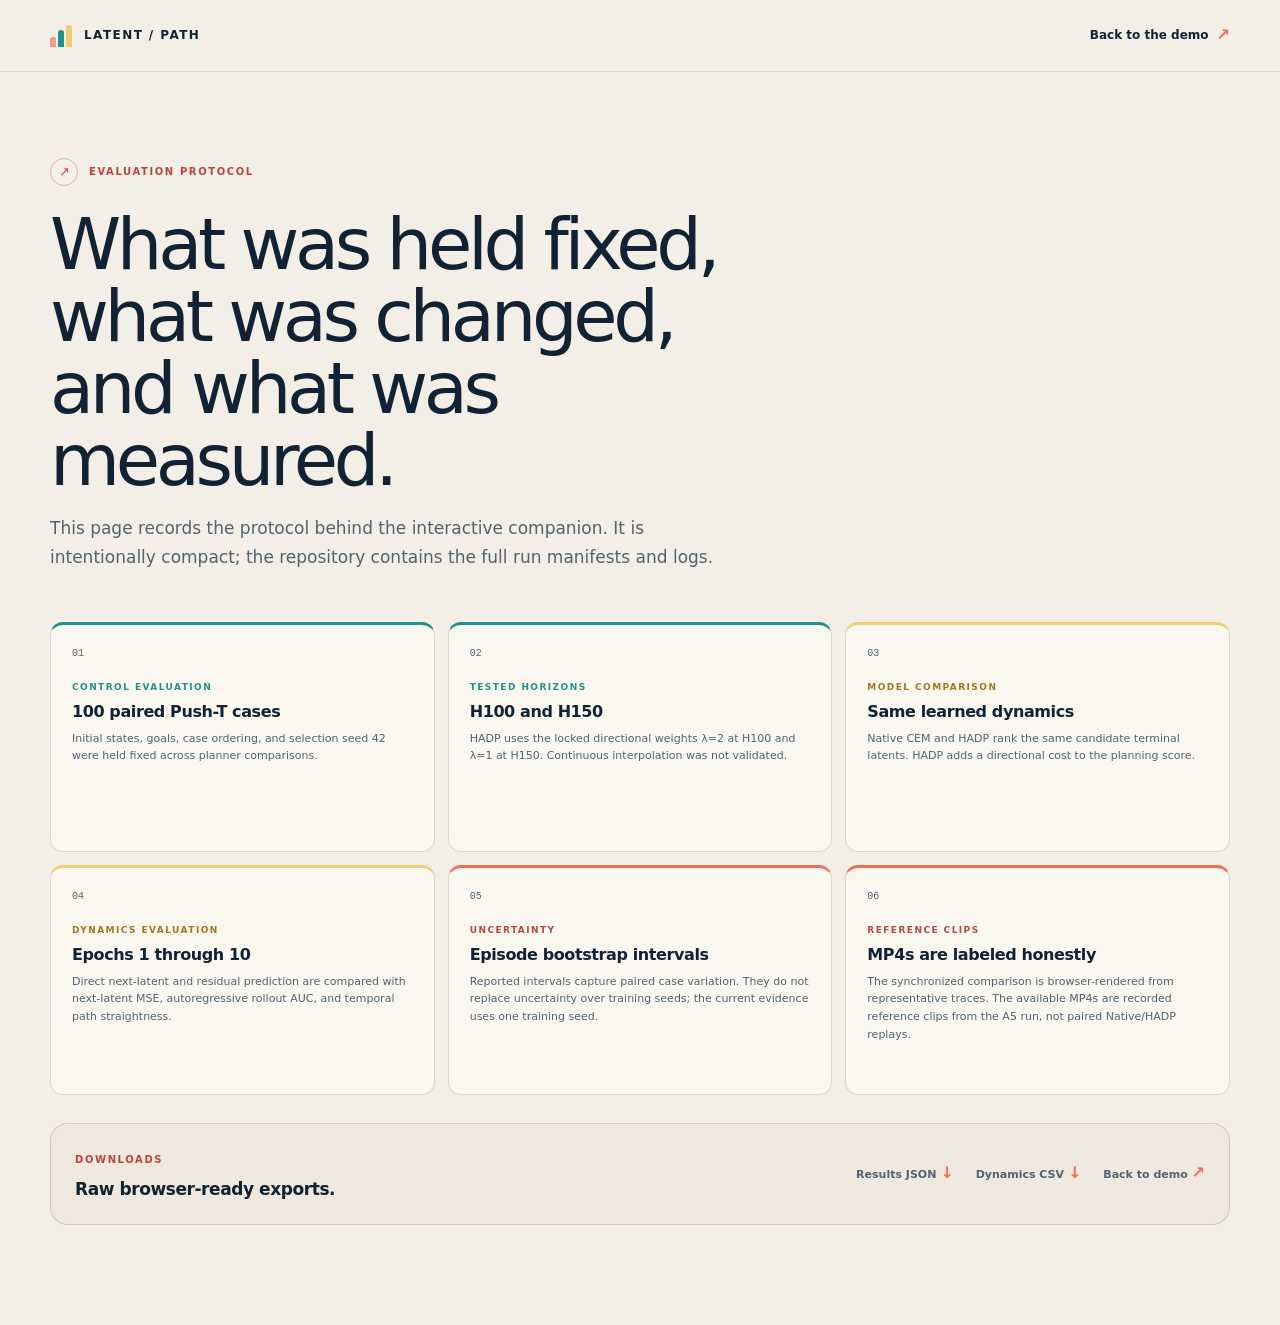
==== protocol.html @ bf14c664 "Build interactive Push-T research demo" ====
<!doctype html>
<html lang="en">
  <head>
    <meta charset="UTF-8" />
    <meta name="viewport" content="width=device-width, initial-scale=1.0" />
    <title>Evaluation protocol · latent / path</title>
    <link rel="stylesheet" href="./styles.css" />
  </head>
  <body>
    <header class="site-nav">
      <a class="brand" href="./index.html"><span class="brand-mark" aria-hidden="true"><i></i><i></i><i></i></span><span>latent / path</span></a>
      <a class="nav-cta" href="./index.html">Back to the demo <span aria-hidden="true">↗</span></a>
    </header>
    <main class="section-shell" style="padding-top: 86px; padding-bottom: 100px;">
      <p class="section-kicker"><span>↗</span> Evaluation protocol</p>
      <h1 style="max-width: 760px; margin: 22px 0 18px; font-size: clamp(42px, 6vw, 72px); font-weight: 500; letter-spacing: -0.06em; line-height: 1;">What was held fixed, what was changed, and what was measured.</h1>
      <p style="max-width: 680px; color: var(--ink-soft); font-size: 17px; line-height: 1.7;">This page records the protocol behind the interactive companion. It is intentionally compact; the repository contains the full run manifests and logs.</p>

      <div class="evidence-map" style="margin-top: 50px;">
        <article class="finding-card finding-positive"><span class="finding-index">01</span><span class="finding-state">control evaluation</span><h3>100 paired Push-T cases</h3><p>Initial states, goals, case ordering, and selection seed 42 were held fixed across planner comparisons.</p></article>
        <article class="finding-card finding-positive"><span class="finding-index">02</span><span class="finding-state">tested horizons</span><h3>H100 and H150</h3><p>HADP uses the locked directional weights λ=2 at H100 and λ=1 at H150. Continuous interpolation was not validated.</p></article>
        <article class="finding-card finding-neutral"><span class="finding-index">03</span><span class="finding-state">model comparison</span><h3>Same learned dynamics</h3><p>Native CEM and HADP rank the same candidate terminal latents. HADP adds a directional cost to the planning score.</p></article>
        <article class="finding-card finding-neutral"><span class="finding-index">04</span><span class="finding-state">dynamics evaluation</span><h3>Epochs 1 through 10</h3><p>Direct next-latent and residual prediction are compared with next-latent MSE, autoregressive rollout AUC, and temporal path straightness.</p></article>
        <article class="finding-card finding-boundary"><span class="finding-index">05</span><span class="finding-state">uncertainty</span><h3>Episode bootstrap intervals</h3><p>Reported intervals capture paired case variation. They do not replace uncertainty over training seeds; the current evidence uses one training seed.</p></article>
        <article class="finding-card finding-boundary"><span class="finding-index">06</span><span class="finding-state">reference clips</span><h3>MP4s are labeled honestly</h3><p>The synchronized comparison is browser-rendered from representative traces. The available MP4s are recorded reference clips from the A5 run, not paired Native/HADP replays.</p></article>
      </div>

      <div class="resource-row panel" style="margin-top: 28px;">
        <div><span class="mono-label">DOWNLOADS</span><h3>Raw browser-ready exports.</h3></div>
        <div class="resource-links"><a href="./data/results.json" download>Results JSON <span>↓</span></a><a href="./data/training-dynamics.csv" download>Dynamics CSV <span>↓</span></a><a href="./index.html">Back to demo <span>↗</span></a></div>
      </div>
    </main>
  </body>
</html>
---- styles.css ----
:root {
  --paper: #f3efe6;
  --paper-deep: #e8e1d4;
  --ink: #112234;
  --ink-soft: #526272;
  --navy: #0d1826;
  --navy-2: #172b3e;
  --navy-3: #203b50;
  --line: rgba(17, 34, 52, 0.15);
  --line-light: rgba(243, 239, 230, 0.18);
  --cyan: #67d6c9;
  --cyan-deep: #1c938c;
  --coral: #f26a53;
  --coral-deep: #b7473c;
  --yellow: #f0ce70;
  --white: #fffdf8;
  --serif: Georgia, "Times New Roman", serif;
  --sans: Inter, ui-sans-serif, system-ui, -apple-system, BlinkMacSystemFont, "Segoe UI", sans-serif;
  --mono: "SFMono-Regular", Consolas, "Liberation Mono", monospace;
  --shadow: 0 18px 60px rgba(17, 34, 52, 0.08);
  --radius: 18px;
}

* {
  box-sizing: border-box;
}

html {
  scroll-behavior: smooth;
}

body {
  margin: 0;
  color: var(--ink);
  background: var(--paper);
  font-family: var(--sans);
  font-size: 16px;
  line-height: 1.55;
  overflow-x: hidden;
}

body::selection {
  color: var(--paper);
  background: var(--coral);
}

a {
  color: inherit;
  text-decoration: none;
}

button,
select,
input {
  font: inherit;
}

button {
  color: inherit;
}

.noise {
  position: fixed;
  z-index: 50;
  inset: 0;
  pointer-events: none;
  opacity: 0.035;
  background-image: url("data:image/svg+xml,%3Csvg viewBox='0 0 160 160' xmlns='http://www.w3.org/2000/svg'%3E%3Cfilter id='n'%3E%3CfeTurbulence type='fractalNoise' baseFrequency='.95' numOctaves='3' stitchTiles='stitch'/%3E%3C/filter%3E%3Crect width='100%25' height='100%25' filter='url(%23n)' opacity='.55'/%3E%3C/svg%3E");
  mix-blend-mode: multiply;
}

.sr-only {
  position: absolute;
  width: 1px;
  height: 1px;
  padding: 0;
  margin: -1px;
  overflow: hidden;
  clip: rect(0, 0, 0, 0);
  white-space: nowrap;
  border: 0;
}

.site-nav {
  position: sticky;
  z-index: 30;
  top: 0;
  display: flex;
  align-items: center;
  justify-content: space-between;
  width: 100%;
  min-height: 72px;
  padding: 0 max(20px, calc((100vw - 1180px) / 2));
  border-bottom: 1px solid rgba(17, 34, 52, 0.09);
  background: rgba(243, 239, 230, 0.9);
  backdrop-filter: blur(18px);
}

.brand {
  display: inline-flex;
  align-items: center;
  gap: 10px;
  color: var(--ink);
  font-size: 12px;
  font-weight: 800;
  letter-spacing: 0.12em;
  text-transform: uppercase;
}

.brand-mark {
  display: inline-flex;
  align-items: end;
  gap: 2px;
  width: 24px;
  height: 22px;
}

.brand-mark i {
  display: block;
  width: 6px;
  border-radius: 10px 10px 2px 2px;
  background: var(--coral);
}

.brand-mark i:nth-child(1) { height: 10px; opacity: 0.65; }
.brand-mark i:nth-child(2) { height: 17px; background: var(--cyan-deep); }
.brand-mark i:nth-child(3) { height: 22px; background: var(--yellow); }

.nav-links {
  display: flex;
  align-items: center;
  gap: 28px;
  color: var(--ink-soft);
  font-size: 13px;
  font-weight: 700;
}

.nav-links a,
.nav-cta,
.resource-links a,
.site-footer a {
  transition: color 180ms ease, transform 180ms ease;
}

.nav-links a:hover,
.resource-links a:hover,
.site-footer a:hover {
  color: var(--coral-deep);
}

.nav-cta {
  display: inline-flex;
  align-items: center;
  gap: 8px;
  color: var(--ink);
  font-size: 12px;
  font-weight: 800;
}

.nav-cta span,
.resource-links a span {
  color: var(--coral);
  font-size: 16px;
}

.section-shell {
  width: min(1180px, calc(100% - 40px));
  margin: 0 auto;
}

.hero {
  display: grid;
  grid-template-columns: minmax(0, 0.94fr) minmax(440px, 1.06fr);
  gap: clamp(42px, 7vw, 104px);
  align-items: center;
  min-height: 670px;
  padding-top: 76px;
  padding-bottom: 70px;
}

.eyebrow,
.section-kicker,
.control-label,
.micro-label,
.mono-label,
.finding-state,
.case-label {
  margin: 0;
  color: var(--ink-soft);
  font-size: 10px;
  font-weight: 800;
  letter-spacing: 0.16em;
  line-height: 1.4;
  text-transform: uppercase;
}

.eyebrow {
  display: inline-flex;
  align-items: center;
  gap: 9px;
  color: var(--coral-deep);
}

.eyebrow-dot,
.tiny-status i,
.replay-note i,
.gallery-note i {
  display: inline-block;
  width: 7px;
  height: 7px;
  border-radius: 50%;
  background: var(--coral);
  box-shadow: 0 0 0 4px rgba(242, 106, 83, 0.12);
}

.hero h1 {
  max-width: 690px;
  margin: 20px 0 24px;
  color: var(--ink);
  font-size: clamp(45px, 6vw, 80px);
  font-weight: 500;
  letter-spacing: -0.065em;
  line-height: 0.98;
}

.hero h1 em {
  color: var(--coral-deep);
  font-family: var(--serif);
  font-weight: 400;
  letter-spacing: -0.07em;
}

.hero-lede {
  max-width: 580px;
  margin: 0;
  color: var(--ink-soft);
  font-size: 17px;
  line-height: 1.65;
}

.hero-actions {
  display: flex;
  flex-wrap: wrap;
  gap: 12px;
  margin-top: 32px;
}

.button {
  display: inline-flex;
  align-items: center;
  justify-content: center;
  gap: 10px;
  min-height: 46px;
  padding: 0 18px;
  border: 1px solid transparent;
  border-radius: 999px;
  cursor: pointer;
  font-size: 12px;
  font-weight: 800;
  transition: transform 180ms ease, box-shadow 180ms ease, background 180ms ease;
}

.button:hover {
  transform: translateY(-2px);
}

.button-primary {
  color: var(--white);
  background: var(--coral-deep);
  box-shadow: 0 12px 24px rgba(183, 71, 60, 0.18);
}

.button-primary span,
.button-dark-wide span {
  font-size: 16px;
}

.button-quiet {
  border-color: var(--line);
  color: var(--ink);
  background: rgba(255, 253, 248, 0.42);
}

.hero-proof {
  display: flex;
  flex-wrap: wrap;
  gap: 22px;
  margin-top: 38px;
  color: var(--ink-soft);
  font-size: 11px;
}

.hero-proof span {
  display: inline-flex;
  align-items: baseline;
  gap: 5px;
  padding-right: 22px;
  border-right: 1px solid var(--line);
}

.hero-proof span:last-child {
  padding-right: 0;
  border-right: 0;
}

.hero-proof b {
  color: var(--ink);
  font-size: 14px;
}

.panel,
.panel-dark {
  border: 1px solid var(--line);
  border-radius: var(--radius);
  background: rgba(255, 253, 248, 0.7);
  box-shadow: var(--shadow);
}

.panel-dark {
  border-color: rgba(255, 255, 255, 0.08);
  background: var(--navy);
  box-shadow: 0 28px 80px rgba(13, 24, 38, 0.25);
}

.hero-visual {
  position: relative;
  min-height: 450px;
  padding: 22px 22px 0;
  overflow: hidden;
}

.hero-visual::before,
.hero-visual::after {
  position: absolute;
  z-index: 0;
  width: 240px;
  height: 240px;
  border-radius: 50%;
  content: "";
  filter: blur(12px);
  opacity: 0.16;
}

.hero-visual::before {
  top: -110px;
  right: -55px;
  background: var(--coral);
}

.hero-visual::after {
  bottom: -130px;
  left: -80px;
  background: var(--cyan);
}

.hero-visual-topline,
.hero-visual-footer {
  position: relative;
  z-index: 1;
  display: flex;
  align-items: center;
  justify-content: space-between;
}

.hero-visual .mono-label,
.hero-visual .micro-label {
  color: rgba(243, 239, 230, 0.55);
}

.tiny-status,
.replay-note,
.gallery-note {
  display: inline-flex;
  align-items: center;
  gap: 8px;
  color: rgba(243, 239, 230, 0.62);
  font-size: 10px;
  font-weight: 700;
}

.tiny-status i {
  width: 5px;
  height: 5px;
  background: var(--cyan);
  box-shadow: 0 0 0 3px rgba(103, 214, 201, 0.12);
}

#hero-canvas {
  position: relative;
  z-index: 1;
  display: block;
  width: 100%;
  margin-top: 20px;
}

.hero-visual-footer {
  align-items: end;
  padding: 17px 0 23px;
  border-top: 1px solid rgba(243, 239, 230, 0.13);
}

.hero-visual-footer strong {
  display: block;
  margin-top: 4px;
  color: var(--white);
  font-size: 14px;
}

.hero-metric {
  text-align: right;
}

.hero-metric strong {
  margin: 0;
  color: var(--yellow);
  font-family: var(--serif);
  font-size: 30px;
  font-weight: 400;
}

.hero-metric span {
  display: block;
  color: rgba(243, 239, 230, 0.55);
  font-size: 10px;
}

.section-first,
.section-tint,
.evidence-section,
.gallery-section,
.boundaries-section {
  padding-top: 104px;
  padding-bottom: 104px;
}

.section-tint {
  width: 100%;
  max-width: none;
  padding-right: max(20px, calc((100vw - 1180px) / 2));
  padding-left: max(20px, calc((100vw - 1180px) / 2));
  background: var(--paper-deep);
}

.section-head {
  margin-bottom: 34px;
}

.section-head-wide {
  display: grid;
  grid-template-columns: minmax(0, 1.2fr) minmax(260px, 0.8fr);
  gap: 60px;
  align-items: end;
}

.section-kicker {
  display: flex;
  align-items: center;
  gap: 11px;
  color: var(--coral-deep);
}

.section-kicker span {
  display: inline-flex;
  align-items: center;
  justify-content: center;
  width: 28px;
  height: 28px;
  border: 1px solid rgba(183, 71, 60, 0.34);
  border-radius: 50%;
  font-family: var(--serif);
  font-size: 13px;
  font-weight: 400;
  letter-spacing: 0;
}

.section-head h2 {
  max-width: 760px;
  margin: 18px 0 0;
  color: var(--ink);
  font-size: clamp(31px, 4.3vw, 55px);
  font-weight: 500;
  letter-spacing: -0.06em;
  line-height: 1.01;
}

.section-intro {
  margin: 0 0 2px;
  color: var(--ink-soft);
  font-size: 14px;
  line-height: 1.7;
}

.rollout-panel {
  overflow: hidden;
}

.control-strip {
  display: flex;
  flex-wrap: wrap;
  gap: 28px;
  align-items: center;
  padding: 18px 22px;
  border-bottom: 1px solid var(--line);
  background: rgba(232, 225, 212, 0.36);
}

.control-block {
  display: flex;
  align-items: center;
  gap: 12px;
}

.control-label {
  color: var(--ink-soft);
  white-space: nowrap;
}

.segmented,
.toggle-group,
.filter-group {
  display: inline-flex;
  flex-wrap: wrap;
  gap: 3px;
  padding: 3px;
  border: 1px solid var(--line);
  border-radius: 999px;
  background: rgba(255, 253, 248, 0.7);
}

.segment,
.toggle-button,
.filter-button,
.locked-horizon {
  border: 0;
  border-radius: 999px;
  background: transparent;
  cursor: pointer;
  font-size: 11px;
  font-weight: 800;
  transition: color 160ms ease, background 160ms ease, box-shadow 160ms ease;
}

.segment,
.toggle-button {
  min-height: 31px;
  padding: 0 13px;
}

.segment.is-active,
.toggle-button.is-active,
.filter-button.is-active,
.locked-horizon.is-active {
  color: var(--white);
  background: var(--ink);
  box-shadow: 0 4px 12px rgba(17, 34, 52, 0.16);
}

.select-control {
  min-width: 220px;
  height: 35px;
  padding: 0 32px 0 12px;
  border: 1px solid var(--line);
  border-radius: 8px;
  color: var(--ink);
  outline: none;
  background-color: var(--white);
  font-size: 12px;
  font-weight: 700;
}

.select-control:focus,
input:focus-visible,
button:focus-visible,
a:focus-visible {
  outline: 2px solid var(--coral);
  outline-offset: 3px;
}

.case-count {
  display: inline-flex;
  align-items: center;
  gap: 9px;
  margin-left: auto;
  color: var(--ink-soft);
  font-size: 10px;
  line-height: 1.25;
  text-align: right;
}

.case-count strong {
  color: var(--coral-deep);
  font-family: var(--serif);
  font-size: 29px;
  font-weight: 400;
}

.rollout-context {
  display: flex;
  justify-content: space-between;
  gap: 24px;
  padding: 24px 24px 16px;
}

.rollout-context h3 {
  margin: 8px 0 3px;
  font-size: 20px;
  letter-spacing: -0.025em;
}

.rollout-context p {
  margin: 0;
  color: var(--ink-soft);
  font-size: 12px;
}

.context-chips {
  display: flex;
  align-items: center;
  flex-wrap: wrap;
  justify-content: flex-end;
  gap: 10px;
  padding-top: 10px;
}

.context-chip {
  display: inline-flex;
  align-items: center;
  gap: 6px;
  color: var(--ink-soft);
  font-size: 10px;
  font-weight: 700;
  white-space: nowrap;
}

.dot {
  display: inline-block;
  width: 8px;
  height: 8px;
  border-radius: 50%;
}

.dot-cyan { background: var(--cyan-deep); }
.dot-yellow { background: var(--yellow); }
.dot-coral { background: var(--coral); }

.planner-grid {
  display: grid;
  grid-template-columns: repeat(2, minmax(0, 1fr));
  gap: 14px;
  padding: 0 24px 22px;
}

.planner-card {
  overflow: hidden;
  border: 1px solid var(--line);
  border-radius: 13px;
  background: var(--white);
}

.planner-card-accent {
  border-color: rgba(28, 147, 140, 0.38);
  box-shadow: 0 8px 28px rgba(28, 147, 140, 0.08);
}

.planner-card-head,
.planner-card-foot {
  display: flex;
  align-items: center;
  justify-content: space-between;
  gap: 10px;
}

.planner-card-head {
  min-height: 49px;
  padding: 0 14px;
  border-bottom: 1px solid var(--line);
}

.planner-card-head > div {
  display: flex;
  align-items: center;
  gap: 8px;
}

.planner-index {
  display: inline-flex;
  align-items: center;
  justify-content: center;
  width: 22px;
  height: 22px;
  border-radius: 50%;
  color: var(--white);
  background: var(--ink-soft);
  font-size: 10px;
  font-weight: 800;
}

.planner-index-accent {
  color: var(--ink);
  background: var(--cyan);
}

.planner-name {
  font-size: 13px;
  font-weight: 800;
}

.planner-tag {
  padding: 3px 6px;
  border-radius: 4px;
  color: var(--cyan-deep);
  background: rgba(103, 214, 201, 0.16);
  font-size: 9px;
  font-weight: 800;
  letter-spacing: 0.04em;
  text-transform: uppercase;
}

.result-pill {
  padding: 5px 8px;
  border-radius: 999px;
  font-size: 9px;
  font-weight: 900;
  letter-spacing: 0.11em;
}

.result-pill-success {
  color: var(--cyan-deep);
  background: rgba(103, 214, 201, 0.17);
}

.result-pill-muted {
  color: var(--coral-deep);
  background: rgba(242, 106, 83, 0.12);
}

.rollout-canvas {
  display: block;
  width: 100%;
  aspect-ratio: 16 / 9;
  background: #edf0eb;
}

.planner-card-foot {
  justify-content: flex-start;
  min-height: 38px;
  padding: 0 14px;
  color: var(--ink-soft);
  font-size: 10px;
}

.planner-card-foot strong {
  color: var(--ink);
  font-family: var(--mono);
  font-size: 11px;
}

.foot-sep {
  color: var(--line);
}

.rollout-controls {
  display: flex;
  align-items: center;
  gap: 15px;
  padding: 18px 24px 22px;
  border-top: 1px solid var(--line);
  background: rgba(232, 225, 212, 0.25);
}

.icon-button,
.text-button {
  border: 0;
  cursor: pointer;
  font-size: 11px;
  font-weight: 800;
}

.icon-button {
  display: inline-flex;
  align-items: center;
  gap: 8px;
  min-height: 37px;
  padding: 0 13px;
  border-radius: 7px;
  color: var(--white);
  background: var(--ink);
}

.play-icon {
  color: var(--yellow);
  font-size: 10px;
}

.text-button {
  padding: 0;
  color: var(--ink-soft);
  background: transparent;
}

.scrub-wrap {
  flex: 1;
  min-width: 130px;
}

input[type="range"] {
  width: 100%;
  height: 18px;
  margin: 0;
  cursor: pointer;
  accent-color: var(--coral);
}

.scrub-ticks {
  display: flex;
  justify-content: space-between;
  color: var(--ink-soft);
  font-size: 9px;
}

.replay-note {
  color: var(--ink-soft);
  white-space: nowrap;
}

.replay-note i,
.gallery-note i {
  width: 5px;
  height: 5px;
  background: var(--cyan-deep);
  box-shadow: 0 0 0 3px rgba(28, 147, 140, 0.12);
}

.section-note {
  display: grid;
  grid-template-columns: 44px 1fr;
  gap: 13px;
  max-width: 850px;
  margin: 20px 0 0 24px;
}

.section-note p {
  margin: 0;
  color: var(--ink-soft);
  font-size: 12px;
}

.section-note strong {
  color: var(--ink);
}

.note-mark {
  display: inline-flex;
  align-items: center;
  justify-content: center;
  width: 38px;
  height: 38px;
  border-radius: 50%;
  color: var(--coral-deep);
  background: rgba(242, 106, 83, 0.13);
  font-family: var(--serif);
  font-size: 20px;
}

.microscope-layout,
.dynamics-layout {
  display: grid;
  grid-template-columns: minmax(0, 1.55fr) minmax(290px, 0.72fr);
  gap: 16px;
  align-items: stretch;
}

.microscope-plot-panel,
.latent-visual-panel {
  min-width: 0;
  padding: 20px 20px 17px;
  background: rgba(255, 253, 248, 0.74);
}

.plot-toolbar,
.mini-chart-head,
.aside-heading,
.weight-row,
.selected-line,
.score-row,
.score-total {
  display: flex;
  align-items: center;
  justify-content: space-between;
  gap: 12px;
}

.plot-toolbar .mono-label,
.mini-chart-head .mono-label,
.aside-heading .mono-label {
  color: var(--ink-soft);
}

.toggle-button {
  min-height: 29px;
  padding: 0 12px;
}

.microscope-plot-panel canvas,
.latent-visual-panel canvas,
.mini-chart-panel canvas {
  display: block;
  width: 100%;
  height: auto;
}

#microscope-canvas {
  margin: 10px 0 0;
}

.plot-legend {
  display: flex;
  flex-wrap: wrap;
  gap: 15px;
  padding-top: 12px;
  border-top: 1px solid var(--line);
  color: var(--ink-soft);
  font-size: 10px;
}

.legend-line,
.legend-dot,
.chart-key i,
.key-direct,
.key-residual {
  display: inline-block;
  vertical-align: middle;
}

.legend-line {
  width: 18px;
  height: 2px;
  margin-right: 5px;
  border-top: 2px dashed var(--yellow);
}

.legend-dot {
  width: 8px;
  height: 8px;
  margin-right: 5px;
  border-radius: 50%;
  background: var(--ink-soft);
}

.legend-dot-selected { background: var(--coral); }

.microscope-aside {
  padding: 24px;
  background: var(--navy);
  color: var(--paper);
}

.microscope-aside .mono-label,
.microscope-aside .micro-label {
  color: rgba(243, 239, 230, 0.57);
}

.lock-badge {
  padding: 4px 6px;
  border: 1px solid rgba(240, 206, 112, 0.3);
  border-radius: 4px;
  color: var(--yellow);
  font-size: 8px;
  font-weight: 800;
  letter-spacing: 0.09em;
}

.weight-row {
  margin-top: 30px;
  color: rgba(243, 239, 230, 0.7);
  font-size: 12px;
}

.weight-row b {
  color: var(--yellow);
  font-family: var(--serif);
  font-size: 17px;
  font-weight: 400;
}

.weight-row output {
  color: var(--yellow);
  font-family: var(--mono);
  font-size: 22px;
}

.range-wrap {
  position: relative;
  padding-bottom: 31px;
}

.microscope-aside input[type="range"] {
  accent-color: var(--yellow);
}

.range-markers {
  position: absolute;
  right: 0;
  bottom: 0;
  left: 0;
  height: 20px;
  color: rgba(243, 239, 230, 0.48);
  font-size: 9px;
}

.range-markers span {
  position: absolute;
  transform: translateX(-50%);
  white-space: nowrap;
}

.locked-horizons {
  display: grid;
  grid-template-columns: repeat(2, 1fr);
  gap: 7px;
  margin-top: 6px;
}

.locked-horizon {
  display: flex;
  flex-direction: column;
  align-items: start;
  gap: 2px;
  padding: 10px 12px;
  border: 1px solid rgba(243, 239, 230, 0.16);
  border-radius: 8px;
  color: rgba(243, 239, 230, 0.62);
  text-align: left;
}

.locked-horizon span {
  font-size: 10px;
  font-weight: 800;
}

.locked-horizon strong {
  color: var(--yellow);
  font-family: var(--mono);
  font-size: 12px;
}

.locked-horizon.is-active {
  color: var(--navy);
  background: var(--yellow);
  box-shadow: none;
}

.locked-horizon.is-active strong {
  color: var(--navy);
}

.button-dark-wide {
  width: 100%;
  margin-top: 22px;
  color: var(--navy);
  background: var(--cyan);
}

.selected-candidate {
  margin-top: 28px;
  padding-top: 19px;
  border-top: 1px solid rgba(243, 239, 230, 0.13);
}

.selected-line {
  align-items: baseline;
  margin-top: 7px;
}

.selected-line strong {
  color: var(--white);
  font-family: var(--serif);
  font-size: 28px;
  font-weight: 400;
}

.selected-line span {
  color: var(--cyan);
  font-size: 10px;
  text-align: right;
}

.score-stack {
  margin-top: 23px;
}

.score-row {
  align-items: end;
  margin-top: 14px;
}

.score-row:first-child {
  margin-top: 0;
}

.score-row div {
  display: flex;
  flex-direction: column;
  gap: 2px;
}

.score-row span {
  color: rgba(243, 239, 230, 0.72);
  font-size: 11px;
}

.score-row small {
  color: rgba(243, 239, 230, 0.4);
  font-size: 9px;
}

.score-row strong {
  color: var(--white);
  font-family: var(--mono);
  font-size: 13px;
}

.score-bar {
  height: 4px;
  margin-top: 7px;
  overflow: hidden;
  border-radius: 99px;
  background: rgba(243, 239, 230, 0.12);
}

.score-bar i {
  display: block;
  height: 100%;
  border-radius: inherit;
  background: var(--yellow);
  transition: width 180ms ease;
}

.score-bar-coral i {
  background: var(--coral);
}

.score-total {
  margin-top: 18px;
  padding-top: 12px;
  border-top: 1px solid rgba(243, 239, 230, 0.13);
  color: rgba(243, 239, 230, 0.7);
  font-size: 11px;
}

.score-total strong {
  color: var(--yellow);
  font-family: var(--mono);
  font-size: 15px;
}

.aside-footnote {
  margin: 24px 0 0;
  color: rgba(243, 239, 230, 0.48);
  font-size: 10px;
  line-height: 1.5;
}

.dynamics-toolbar {
  display: grid;
  grid-template-columns: auto minmax(230px, 1fr) auto;
  gap: 24px;
  align-items: center;
  margin-bottom: 16px;
  padding: 16px 20px;
}

.epoch-control {
  display: grid;
  grid-template-columns: auto 1fr;
  gap: 13px;
  align-items: center;
}

.epoch-control output {
  display: inline-flex;
  align-items: center;
  justify-content: center;
  min-width: 25px;
  min-height: 22px;
  margin-left: 5px;
  border-radius: 4px;
  color: var(--coral-deep);
  background: rgba(242, 106, 83, 0.12);
  font-family: var(--mono);
  font-size: 11px;
}

.epoch-callout {
  display: flex;
  flex-direction: column;
  align-items: end;
  gap: 2px;
  color: var(--ink-soft);
  font-size: 10px;
  text-align: right;
}

.epoch-callout strong {
  color: var(--coral-deep);
  font-family: var(--mono);
  font-size: 12px;
}

.latent-equation {
  display: flex;
  align-items: center;
  justify-content: center;
  gap: 10px;
  margin: 7px 0 4px;
  color: var(--ink);
  font-family: var(--serif);
  font-size: 18px;
}

.latent-equation b {
  color: var(--ink-soft);
  font-family: var(--sans);
  font-size: 13px;
  font-weight: 500;
}

.equation-accent {
  color: var(--coral-deep);
}

.plot-caption {
  margin: 0;
  color: var(--ink-soft);
  font-size: 10px;
  text-align: center;
}

.dynamics-aside {
  display: flex;
  flex-direction: column;
  gap: 16px;
}

.metric-grid {
  display: grid;
  grid-template-columns: repeat(3, 1fr);
  gap: 9px;
}

.metric-card {
  min-height: 126px;
  padding: 15px;
  border: 1px solid rgba(183, 71, 60, 0.16);
  border-radius: 12px;
  background: rgba(242, 106, 83, 0.06);
}

.metric-card-coral {
  border-color: rgba(242, 106, 83, 0.25);
  background: rgba(242, 106, 83, 0.11);
}

.metric-card-teal {
  border-color: rgba(28, 147, 140, 0.22);
  background: rgba(103, 214, 201, 0.12);
}

.metric-card span,
.metric-card small {
  display: block;
  color: var(--ink-soft);
  font-size: 9px;
  line-height: 1.35;
}

.metric-card strong {
  display: block;
  margin: 12px 0 6px;
  color: var(--ink);
  font-family: var(--mono);
  font-size: 20px;
  font-weight: 500;
}

.metric-card small {
  color: var(--ink-soft);
  font-size: 9px;
}

.mini-chart-panel {
  flex: 1;
  min-height: 250px;
  padding: 15px 15px 10px;
}

.chart-key {
  color: var(--ink-soft);
  font-size: 9px;
  white-space: nowrap;
}

.chart-key i {
  width: 14px;
  height: 2px;
  margin: 0 3px 2px 8px;
  background: var(--ink-soft);
}

.chart-key i:first-child {
  margin-left: 0;
}

.chart-key .key-residual {
  background: var(--coral);
}

.dynamics-readout {
  padding: 15px 16px;
  border-left: 3px solid var(--yellow);
  color: var(--ink-soft);
  background: rgba(240, 206, 112, 0.14);
  font-size: 11px;
  line-height: 1.55;
}

.evidence-section {
  width: 100%;
  max-width: none;
  padding-right: max(20px, calc((100vw - 1180px) / 2));
  padding-left: max(20px, calc((100vw - 1180px) / 2));
  background: var(--navy);
  color: var(--paper);
}

.evidence-section .section-head h2,
.evidence-section .section-intro {
  color: var(--paper);
}

.evidence-section .section-kicker,
.evidence-section .section-intro {
  color: rgba(243, 239, 230, 0.62);
}

.evidence-section .section-kicker {
  color: var(--yellow);
}

.evidence-section .section-kicker span {
  border-color: rgba(240, 206, 112, 0.35);
}

.evidence-topline {
  display: grid;
  grid-template-columns: 1.45fr 0.8fr;
  gap: 14px;
  margin-bottom: 14px;
}

.evidence-hero,
.ci-card {
  display: flex;
  align-items: center;
  justify-content: space-between;
  min-height: 150px;
  padding: 25px 28px;
}

.evidence-hero .mono-label,
.ci-card .mono-label {
  color: rgba(243, 239, 230, 0.52);
}

.evidence-hero strong {
  display: block;
  margin-top: 7px;
  color: var(--yellow);
  font-family: var(--serif);
  font-size: 48px;
  font-weight: 400;
  line-height: 1;
}

.evidence-sub,
.ci-card > span:last-child {
  display: block;
  margin-top: 5px;
  color: rgba(243, 239, 230, 0.62);
  font-size: 11px;
}

.gain-badge {
  padding-left: 26px;
  border-left: 1px solid rgba(243, 239, 230, 0.15);
  text-align: right;
}

.gain-badge strong {
  margin: 0;
  color: var(--cyan);
  font-family: var(--mono);
  font-size: 26px;
}

.gain-badge span {
  display: block;
  color: rgba(243, 239, 230, 0.53);
  font-size: 10px;
}

.ci-card {
  align-items: start;
  flex-direction: column;
  justify-content: center;
  background: rgba(255, 253, 248, 0.06);
  border-color: rgba(243, 239, 230, 0.14);
  box-shadow: none;
}

.ci-card strong {
  display: block;
  margin-top: 13px;
  color: var(--paper);
  font-family: var(--mono);
  font-size: 24px;
  font-weight: 400;
}

.results-panel {
  padding: 24px;
  border-color: rgba(243, 239, 230, 0.13);
  background: rgba(255, 253, 248, 0.06);
  box-shadow: none;
}

.results-header {
  display: flex;
  align-items: start;
  justify-content: space-between;
  gap: 20px;
  padding-bottom: 22px;
  border-bottom: 1px solid rgba(243, 239, 230, 0.13);
}

.results-header .mono-label {
  color: rgba(243, 239, 230, 0.52);
}

.results-header h3 {
  margin: 7px 0 0;
  color: var(--paper);
  font-size: 17px;
  font-weight: 600;
}

.result-tabs {
  border-color: rgba(243, 239, 230, 0.16);
  background: rgba(243, 239, 230, 0.06);
}

.result-tabs .toggle-button {
  color: rgba(243, 239, 230, 0.6);
}

.result-tabs .toggle-button.is-active {
  color: var(--navy);
  background: var(--yellow);
  box-shadow: none;
}

.results-table-wrap {
  overflow-x: auto;
}

.results-table {
  width: 100%;
  min-width: 600px;
  border-collapse: collapse;
  font-size: 12px;
}

.results-table th,
.results-table td {
  padding: 15px 12px;
  border-bottom: 1px solid rgba(243, 239, 230, 0.1);
  text-align: right;
}

.results-table th:first-child,
.results-table td:first-child {
  padding-left: 0;
  text-align: left;
}

.results-table th {
  color: rgba(243, 239, 230, 0.48);
  font-size: 9px;
  font-weight: 800;
  letter-spacing: 0.1em;
  text-transform: uppercase;
}

.results-table td {
  color: rgba(243, 239, 230, 0.73);
}

.results-table tr.highlight td {
  color: var(--yellow);
  font-weight: 800;
}

.results-table tr.gain td {
  color: var(--cyan);
  font-family: var(--mono);
  font-size: 11px;
  font-weight: 700;
}

.results-table tr:last-child td {
  border-bottom: 0;
}

.results-insight {
  display: flex;
  justify-content: space-between;
  gap: 20px;
  margin-top: 20px;
  padding: 14px 16px;
  border-left: 3px solid var(--yellow);
  color: rgba(243, 239, 230, 0.7);
  background: rgba(240, 206, 112, 0.09);
  font-size: 11px;
}

.results-insight strong {
  color: var(--paper);
}

.figure-context-row {
  display: grid;
  grid-template-columns: minmax(0, 1fr) minmax(330px, 0.86fr);
  gap: 16px;
  margin-top: 16px;
}

.figure-context-copy {
  padding: 22px 24px;
  border: 1px solid rgba(243, 239, 230, 0.13);
  border-radius: var(--radius);
  background: rgba(255, 253, 248, 0.06);
}

.figure-context-copy .mono-label {
  color: rgba(243, 239, 230, 0.52);
}

.figure-context-copy h3 {
  margin: 8px 0 5px;
  color: var(--paper);
  font-size: 16px;
  letter-spacing: -0.02em;
}

.figure-context-copy p {
  max-width: 630px;
  margin: 0;
  color: rgba(243, 239, 230, 0.62);
  font-size: 11px;
  line-height: 1.6;
}

.figure-stat-row {
  display: flex;
  flex-wrap: wrap;
  gap: 18px;
  margin-top: 20px;
}

.figure-stat-row span {
  display: flex;
  flex-direction: column;
  gap: 2px;
}

.figure-stat-row b {
  color: var(--cyan);
  font-family: var(--mono);
  font-size: 15px;
  font-weight: 500;
}

.figure-stat-row small {
  color: rgba(243, 239, 230, 0.45);
  font-size: 9px;
}

.figure-thumbs {
  display: grid;
  grid-template-columns: repeat(2, 1fr);
  gap: 9px;
}

.figure-thumbs a {
  position: relative;
  display: block;
  overflow: hidden;
  min-height: 160px;
  border: 1px solid rgba(243, 239, 230, 0.13);
  border-radius: 12px;
  background: #fff;
}

.figure-thumbs a::after {
  position: absolute;
  inset: 0;
  background: linear-gradient(180deg, transparent 45%, rgba(13, 24, 38, 0.82));
  content: "";
}

.figure-thumbs img {
  display: block;
  width: 100%;
  height: 100%;
  min-height: 160px;
  object-fit: cover;
}

.figure-thumbs span {
  position: absolute;
  z-index: 1;
  right: 10px;
  bottom: 9px;
  left: 10px;
  color: var(--paper);
  font-size: 10px;
  font-weight: 800;
}

.gallery-section {
  padding-bottom: 120px;
}

.gallery-toolbar {
  display: flex;
  align-items: center;
  justify-content: space-between;
  gap: 20px;
  margin: 0 0 22px;
}

.filter-group {
  border-color: var(--line);
  background: transparent;
}

.filter-button {
  min-height: 31px;
  padding: 0 10px;
  color: var(--ink-soft);
  font-size: 10px;
}

.filter-button.is-active {
  color: var(--white);
  background: var(--coral-deep);
  box-shadow: none;
}

.filter-button span {
  display: inline-block;
  margin-left: 3px;
  opacity: 0.58;
  font-family: var(--mono);
  font-size: 9px;
}

.gallery-note {
  color: var(--ink-soft);
  font-size: 10px;
}

.gallery-grid {
  display: grid;
  grid-template-columns: repeat(4, minmax(0, 1fr));
  gap: 13px;
}

.gallery-card {
  overflow: hidden;
  border: 1px solid var(--line);
  border-radius: 13px;
  background: rgba(255, 253, 248, 0.74);
  transition: transform 180ms ease, box-shadow 180ms ease;
}

.gallery-card:hover {
  transform: translateY(-4px);
  box-shadow: 0 18px 42px rgba(17, 34, 52, 0.1);
}

.gallery-preview {
  position: relative;
  overflow: hidden;
  border-bottom: 1px solid var(--line);
  background: #e9eeea;
}

.gallery-preview canvas {
  display: block;
  width: 100%;
  aspect-ratio: 1.35 / 1;
}

.gallery-outcome {
  position: absolute;
  top: 10px;
  left: 10px;
  padding: 4px 6px;
  border-radius: 4px;
  background: rgba(13, 24, 38, 0.83);
  color: var(--paper);
  font-size: 8px;
  font-weight: 900;
  letter-spacing: 0.1em;
  text-transform: uppercase;
}

.gallery-outcome.rescue,
.gallery-outcome.both-succeed { color: var(--cyan); }
.gallery-outcome.loss,
.gallery-outcome.both-fail { color: #ff9a86; }

.gallery-body {
  padding: 15px;
}

.gallery-body h3 {
  min-height: 42px;
  margin: 7px 0 7px;
  font-size: 14px;
  letter-spacing: -0.02em;
  line-height: 1.3;
}

.gallery-body p {
  min-height: 62px;
  margin: 0;
  color: var(--ink-soft);
  font-size: 10px;
  line-height: 1.55;
}

.case-label {
  color: var(--coral-deep);
  font-family: var(--mono);
  font-size: 9px;
}

.case-mini-scores {
  display: grid;
  grid-template-columns: repeat(2, 1fr);
  gap: 5px;
  margin: 14px 0 10px;
}

.score-cell {
  display: flex;
  flex-direction: column;
  gap: 2px;
  padding: 8px;
  border-radius: 6px;
  background: rgba(232, 225, 212, 0.5);
}

.score-cell strong {
  font-family: var(--mono);
  font-size: 11px;
}

.score-cell span {
  color: var(--ink-soft);
  font-size: 8px;
}

.score-cell.hadp strong {
  color: var(--cyan-deep);
}

.clip-wrap {
  margin-top: 10px;
  padding-top: 10px;
  border-top: 1px solid var(--line);
}

.clip-wrap label {
  display: flex;
  align-items: center;
  justify-content: space-between;
  margin-bottom: 6px;
  color: var(--ink-soft);
  font-size: 8px;
  font-weight: 800;
  letter-spacing: 0.08em;
  text-transform: uppercase;
}

.clip-wrap label span {
  color: var(--coral-deep);
}

.clip-wrap video {
  display: block;
  width: 100%;
  aspect-ratio: 16 / 9;
  border-radius: 6px;
  background: var(--navy);
}

.boundaries-section {
  padding-top: 0;
}

.evidence-map {
  display: grid;
  grid-template-columns: repeat(3, minmax(0, 1fr));
  gap: 13px;
}

.finding-card {
  min-height: 230px;
  padding: 21px;
  border: 1px solid var(--line);
  border-radius: 13px;
  background: rgba(255, 253, 248, 0.58);
}

.finding-positive { border-top: 3px solid var(--cyan-deep); }
.finding-neutral { border-top: 3px solid var(--yellow); }
.finding-boundary { border-top: 3px solid var(--coral); }

.finding-index {
  display: block;
  color: var(--ink-soft);
  font-family: var(--mono);
  font-size: 10px;
}

.finding-state {
  display: block;
  margin-top: 20px;
  color: var(--cyan-deep);
  font-size: 9px;
}

.finding-neutral .finding-state { color: #a2771b; }
.finding-boundary .finding-state { color: var(--coral-deep); }

.finding-card h3 {
  margin: 8px 0 8px;
  font-size: 16px;
  letter-spacing: -0.025em;
  line-height: 1.25;
}

.finding-card p {
  margin: 0;
  color: var(--ink-soft);
  font-size: 11px;
  line-height: 1.6;
}

.resource-row {
  display: flex;
  align-items: center;
  justify-content: space-between;
  gap: 30px;
  margin-top: 26px;
  padding: 22px 24px;
  background: rgba(232, 225, 212, 0.47);
  box-shadow: none;
}

.resource-row .mono-label {
  color: var(--coral-deep);
}

.resource-row h3 {
  margin: 5px 0 0;
  font-size: 17px;
  letter-spacing: -0.025em;
}

.resource-links {
  display: flex;
  flex-wrap: wrap;
  justify-content: flex-end;
  gap: 10px 22px;
}

.resource-links a {
  color: var(--ink-soft);
  font-size: 11px;
  font-weight: 800;
}

.site-footer {
  display: flex;
  justify-content: space-between;
  gap: 20px;
  padding-top: 22px;
  padding-bottom: 28px;
  border-top: 1px solid var(--line);
  color: var(--ink-soft);
  font-size: 10px;
}

.site-footer a {
  color: var(--ink);
  font-weight: 800;
}

@media (max-width: 980px) {
  .hero {
    grid-template-columns: 1fr;
    gap: 45px;
    min-height: auto;
  }

  .hero-visual {
    max-width: 720px;
  }

  .section-head-wide {
    grid-template-columns: 1fr;
    gap: 17px;
  }

  .microscope-layout,
  .dynamics-layout {
    grid-template-columns: 1fr;
  }

  .microscope-aside {
    display: grid;
    grid-template-columns: 1fr 1fr;
    gap: 18px 25px;
  }

  .microscope-aside > * {
    margin-top: 0;
  }

  .microscope-aside .aside-heading,
  .microscope-aside .weight-row,
  .microscope-aside .range-wrap,
  .microscope-aside .locked-horizons,
  .microscope-aside .button-dark-wide,
  .microscope-aside .aside-footnote {
    grid-column: 1 / -1;
  }

  .selected-candidate {
    margin-top: 0;
  }

  .score-stack {
    margin-top: 0;
  }

  .gallery-grid {
    grid-template-columns: repeat(2, minmax(0, 1fr));
  }
}

@media (max-width: 700px) {
  .site-nav {
    min-height: 63px;
  }

  .nav-links {
    display: none;
  }

  .nav-cta {
    font-size: 10px;
  }

  .section-shell {
    width: min(100% - 28px, 1180px);
  }

  .section-tint,
  .evidence-section {
    padding-right: 14px;
    padding-left: 14px;
  }

  .hero {
    width: min(100% - 28px, 1180px);
    padding-top: 58px;
    padding-bottom: 60px;
  }

  .hero h1 {
    font-size: clamp(42px, 13vw, 68px);
  }

  .hero-lede {
    font-size: 15px;
  }

  .hero-proof {
    gap: 10px;
  }

  .hero-proof span {
    padding-right: 10px;
  }

  .hero-visual {
    min-height: 340px;
    padding: 16px 15px 0;
  }

  .section-first,
  .section-tint,
  .evidence-section,
  .gallery-section {
    padding-top: 76px;
    padding-bottom: 76px;
  }

  .boundaries-section {
    padding-bottom: 76px;
  }

  .section-head h2 {
    font-size: 37px;
  }

  .control-strip,
  .rollout-context,
  .rollout-controls,
  .gallery-toolbar,
  .resource-row {
    align-items: start;
    flex-direction: column;
  }

  .control-strip {
    gap: 15px;
  }

  .case-count {
    margin-left: 0;
    text-align: left;
  }

  .rollout-context {
    padding-right: 16px;
    padding-left: 16px;
  }

  .context-chips {
    justify-content: flex-start;
    padding-top: 0;
  }

  .planner-grid {
    grid-template-columns: 1fr;
    padding-right: 16px;
    padding-left: 16px;
  }

  .rollout-controls {
    padding-right: 16px;
    padding-left: 16px;
  }

  .replay-note {
    white-space: normal;
  }

  .dynamics-toolbar {
    grid-template-columns: 1fr;
  }

  .epoch-control {
    grid-template-columns: 1fr;
  }

  .epoch-callout {
    align-items: start;
    text-align: left;
  }

  .metric-grid {
    grid-template-columns: 1fr;
  }

  .metric-card {
    min-height: auto;
  }

  .evidence-topline {
    grid-template-columns: 1fr;
  }

  .figure-context-row {
    grid-template-columns: 1fr;
  }

  .evidence-hero {
    min-height: 130px;
    padding: 20px;
  }

  .results-panel {
    padding: 16px;
  }

  .results-header {
    flex-direction: column;
  }

  .results-insight {
    flex-direction: column;
    gap: 8px;
  }

  .gallery-grid,
  .evidence-map {
    grid-template-columns: 1fr;
  }

  .finding-card {
    min-height: auto;
  }

  .resource-row {
    padding: 19px;
  }

  .resource-links {
    justify-content: flex-start;
  }

  .site-footer {
    flex-direction: column;
  }
}

@media (prefers-reduced-motion: reduce) {
  html {
    scroll-behavior: auto;
  }

  *,
  *::before,
  *::after {
    transition-duration: 0.01ms !important;
    animation-duration: 0.01ms !important;
    animation-iteration-count: 1 !important;
  }
}
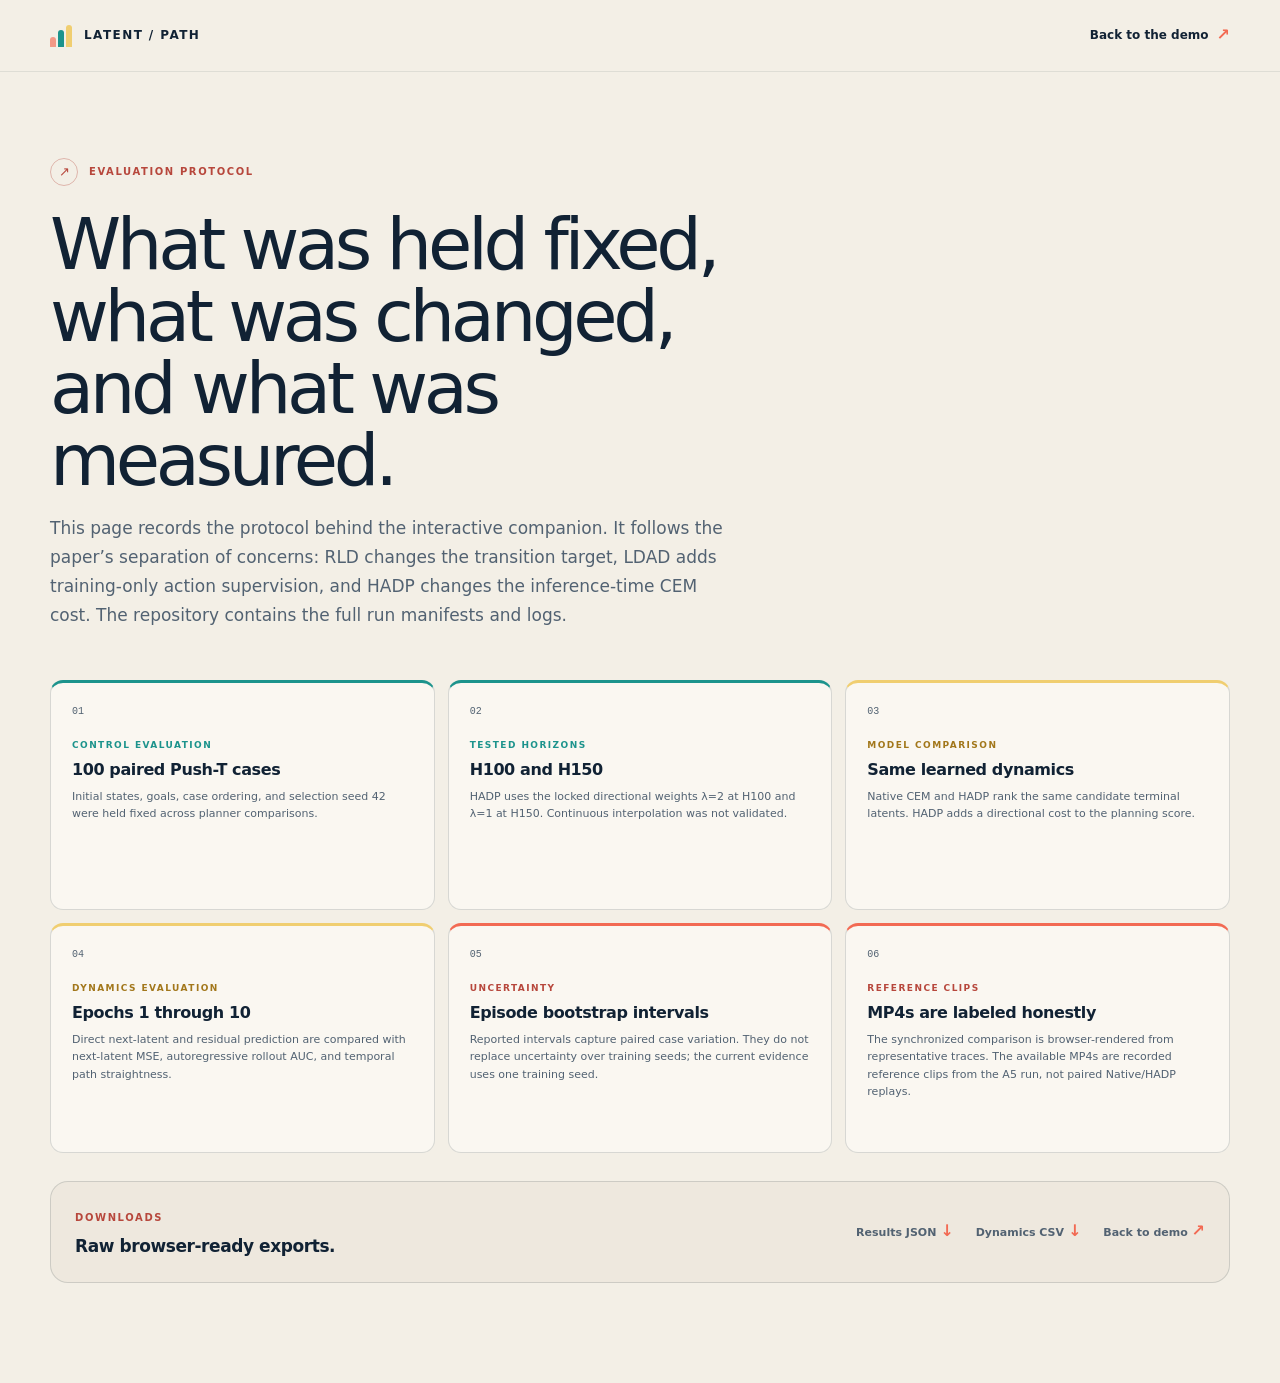
==== commit 3d0fcf8b: "Align demo flow with paper narrative" ====
--- a/protocol.html
+++ b/protocol.html
@@ -14,7 +14,7 @@
     <main class="section-shell" style="padding-top: 86px; padding-bottom: 100px;">
       <p class="section-kicker"><span>↗</span> Evaluation protocol</p>
       <h1 style="max-width: 760px; margin: 22px 0 18px; font-size: clamp(42px, 6vw, 72px); font-weight: 500; letter-spacing: -0.06em; line-height: 1;">What was held fixed, what was changed, and what was measured.</h1>
-      <p style="max-width: 680px; color: var(--ink-soft); font-size: 17px; line-height: 1.7;">This page records the protocol behind the interactive companion. It is intentionally compact; the repository contains the full run manifests and logs.</p>
+      <p style="max-width: 680px; color: var(--ink-soft); font-size: 17px; line-height: 1.7;">This page records the protocol behind the interactive companion. It follows the paper’s separation of concerns: RLD changes the transition target, LDAD adds training-only action supervision, and HADP changes the inference-time CEM cost. The repository contains the full run manifests and logs.</p>
 
       <div class="evidence-map" style="margin-top: 50px;">
         <article class="finding-card finding-positive"><span class="finding-index">01</span><span class="finding-state">control evaluation</span><h3>100 paired Push-T cases</h3><p>Initial states, goals, case ordering, and selection seed 42 were held fixed across planner comparisons.</p></article>
--- a/styles.css
+++ b/styles.css
@@ -2164,3 +2164,409 @@
     animation-iteration-count: 1 !important;
   }
 }
+
+/* Paper-first story layer */
+.paper-title {
+  max-width: 600px;
+  margin: -7px 0 18px;
+  color: var(--coral-deep);
+  font-family: var(--serif);
+  font-size: 16px;
+  line-height: 1.35;
+}
+
+.story-section {
+  padding-top: 96px;
+  padding-bottom: 88px;
+}
+
+.paper-map {
+  display: grid;
+  grid-template-columns: repeat(3, minmax(0, 1fr));
+  gap: 13px;
+}
+
+.stage-card {
+  position: relative;
+  min-height: 290px;
+  padding: 22px;
+  overflow: hidden;
+  border: 1px solid var(--line);
+  border-top: 3px solid var(--cyan-deep);
+  border-radius: 14px;
+  background: rgba(255, 253, 248, 0.72);
+}
+
+.stage-card::after {
+  position: absolute;
+  right: -44px;
+  bottom: -65px;
+  width: 150px;
+  height: 150px;
+  border-radius: 50%;
+  background: rgba(103, 214, 201, 0.12);
+  content: "";
+}
+
+.stage-ldad {
+  border-top-color: var(--coral);
+}
+
+.stage-ldad::after {
+  background: rgba(242, 106, 83, 0.1);
+}
+
+.stage-hadp {
+  border-top-color: var(--yellow);
+}
+
+.stage-hadp::after {
+  background: rgba(240, 206, 112, 0.16);
+}
+
+.stage-top {
+  position: relative;
+  z-index: 1;
+  display: flex;
+  justify-content: space-between;
+  gap: 10px;
+  color: var(--ink-soft);
+  font-family: var(--mono);
+  font-size: 10px;
+  font-weight: 800;
+}
+
+.stage-top b {
+  color: var(--ink-soft);
+  font-family: var(--sans);
+  font-size: 9px;
+  font-weight: 800;
+  letter-spacing: 0.08em;
+  text-transform: uppercase;
+}
+
+.stage-card h3 {
+  position: relative;
+  z-index: 1;
+  margin: 35px 0 8px;
+  font-size: 21px;
+  letter-spacing: -0.035em;
+  line-height: 1.1;
+}
+
+.stage-card p {
+  position: relative;
+  z-index: 1;
+  min-height: 66px;
+  margin: 0;
+  color: var(--ink-soft);
+  font-size: 12px;
+  line-height: 1.6;
+}
+
+.stage-equation {
+  position: relative;
+  z-index: 1;
+  display: inline-block;
+  margin-top: 17px;
+  padding: 8px 10px;
+  border-radius: 6px;
+  color: var(--ink);
+  background: rgba(232, 225, 212, 0.6);
+  font-family: var(--serif);
+  font-size: 16px;
+}
+
+.stage-result {
+  position: absolute;
+  z-index: 1;
+  right: 22px;
+  bottom: 20px;
+  left: 22px;
+  display: flex;
+  align-items: baseline;
+  justify-content: space-between;
+  gap: 10px;
+  padding-top: 11px;
+  border-top: 1px solid var(--line);
+}
+
+.stage-result strong {
+  color: var(--coral-deep);
+  font-family: var(--mono);
+  font-size: 14px;
+}
+
+.stage-rld .stage-result strong { color: var(--cyan-deep); }
+.stage-hadp .stage-result strong { color: #9b741d; }
+
+.stage-result span {
+  color: var(--ink-soft);
+  font-size: 9px;
+  text-align: right;
+}
+
+.method-separation {
+  display: grid;
+  grid-template-columns: 1fr auto 1fr 1.6fr;
+  gap: 18px;
+  align-items: center;
+  margin-top: 14px;
+  padding: 19px 22px;
+  box-shadow: none;
+}
+
+.method-separation > div {
+  display: flex;
+  flex-direction: column;
+  gap: 3px;
+}
+
+.method-separation strong {
+  font-size: 15px;
+}
+
+.method-separation small {
+  color: var(--ink-soft);
+  font-size: 10px;
+}
+
+.method-separation .mono-label {
+  color: var(--ink-soft);
+}
+
+.separation-arrow {
+  color: var(--coral);
+  font-family: var(--serif);
+  font-size: 26px;
+}
+
+.method-separation p {
+  margin: 0;
+  padding-left: 18px;
+  border-left: 1px solid var(--line);
+  color: var(--ink-soft);
+  font-size: 11px;
+  line-height: 1.5;
+}
+
+.paper-results-grid {
+  display: grid;
+  grid-template-columns: repeat(2, minmax(0, 1fr));
+  gap: 13px;
+  margin-bottom: 14px;
+}
+
+.paper-result-card {
+  min-height: 170px;
+  padding: 22px 24px;
+  border: 1px solid rgba(243, 239, 230, 0.14);
+  border-top: 3px solid rgba(243, 239, 230, 0.35);
+  border-radius: 14px;
+  background: rgba(255, 253, 248, 0.06);
+}
+
+.paper-result-card-accent {
+  border-top-color: var(--yellow);
+}
+
+.paper-result-card .mono-label {
+  color: rgba(243, 239, 230, 0.52);
+}
+
+.paper-result-row {
+  display: flex;
+  gap: 42px;
+  margin-top: 19px;
+}
+
+.paper-result-row div {
+  display: flex;
+  flex-direction: column;
+  gap: 2px;
+}
+
+.paper-result-row strong {
+  color: var(--paper);
+  font-family: var(--serif);
+  font-size: 40px;
+  font-weight: 400;
+  line-height: 1;
+}
+
+.paper-result-card-accent .paper-result-row strong {
+  color: var(--yellow);
+}
+
+.paper-result-row span {
+  color: rgba(243, 239, 230, 0.5);
+  font-size: 10px;
+}
+
+.paper-result-card p {
+  margin: 12px 0 0;
+  color: rgba(243, 239, 230, 0.68);
+  font-size: 11px;
+}
+
+.paper-result-card p b {
+  color: var(--cyan);
+}
+
+.paper-note {
+  display: grid;
+  grid-template-columns: 28px 1fr;
+  gap: 10px;
+  align-items: start;
+  margin: 0 0 18px;
+  color: rgba(243, 239, 230, 0.62);
+  font-size: 11px;
+  line-height: 1.55;
+}
+
+.paper-note > span {
+  display: inline-flex;
+  align-items: center;
+  justify-content: center;
+  width: 24px;
+  height: 24px;
+  border-radius: 50%;
+  color: var(--yellow);
+  background: rgba(240, 206, 112, 0.12);
+  font-family: var(--serif);
+  font-size: 16px;
+}
+
+.paper-note p {
+  margin: 2px 0 0;
+}
+
+.paper-note strong {
+  color: var(--paper);
+}
+
+.plot-hint {
+  color: var(--ink-soft);
+  font-size: 10px;
+}
+
+.ldad-layout {
+  display: grid;
+  grid-template-columns: minmax(0, 1.5fr) minmax(290px, 0.7fr);
+  gap: 16px;
+}
+
+.ldad-visual-panel,
+.ldad-aside {
+  min-width: 0;
+  padding: 20px;
+}
+
+.ldad-aside {
+  display: flex;
+  flex-direction: column;
+  gap: 24px;
+  background: rgba(255, 253, 248, 0.74);
+}
+
+.ldad-score-list {
+  display: flex;
+  flex-direction: column;
+  gap: 0;
+}
+
+.ldad-score-list > div {
+  display: flex;
+  align-items: baseline;
+  justify-content: space-between;
+  gap: 14px;
+  padding: 13px 0;
+  border-bottom: 1px solid var(--line);
+}
+
+.ldad-score-list span {
+  color: var(--ink-soft);
+  font-size: 10px;
+}
+
+.ldad-score-list strong {
+  color: var(--coral-deep);
+  font-family: var(--mono);
+  font-size: 14px;
+  font-weight: 500;
+}
+
+.ldad-claim {
+  margin-top: auto;
+  padding: 15px;
+  border-left: 3px solid var(--coral);
+  background: rgba(242, 106, 83, 0.08);
+}
+
+.ldad-claim span {
+  color: var(--coral-deep);
+  font-size: 9px;
+  font-weight: 900;
+  letter-spacing: 0.12em;
+  text-transform: uppercase;
+}
+
+.ldad-claim p {
+  margin: 6px 0 0;
+  color: var(--ink-soft);
+  font-size: 11px;
+  line-height: 1.5;
+}
+
+@media (max-width: 980px) {
+  .paper-map,
+  .paper-results-grid,
+  .ldad-layout {
+    grid-template-columns: 1fr;
+  }
+
+  .method-separation {
+    grid-template-columns: 1fr auto 1fr;
+  }
+
+  .method-separation p {
+    grid-column: 1 / -1;
+    padding-top: 14px;
+    padding-left: 0;
+    border-top: 1px solid var(--line);
+    border-left: 0;
+  }
+}
+
+@media (max-width: 700px) {
+  .story-section {
+    padding-top: 70px;
+    padding-bottom: 60px;
+  }
+
+  .stage-card {
+    min-height: 260px;
+  }
+
+  .method-separation {
+    grid-template-columns: 1fr;
+    gap: 12px;
+  }
+
+  .separation-arrow {
+    transform: rotate(90deg);
+    justify-self: center;
+  }
+
+  .paper-result-row {
+    gap: 28px;
+  }
+
+  .paper-result-row strong {
+    font-size: 35px;
+  }
+
+  .paper-note {
+    grid-template-columns: 24px 1fr;
+  }
+}
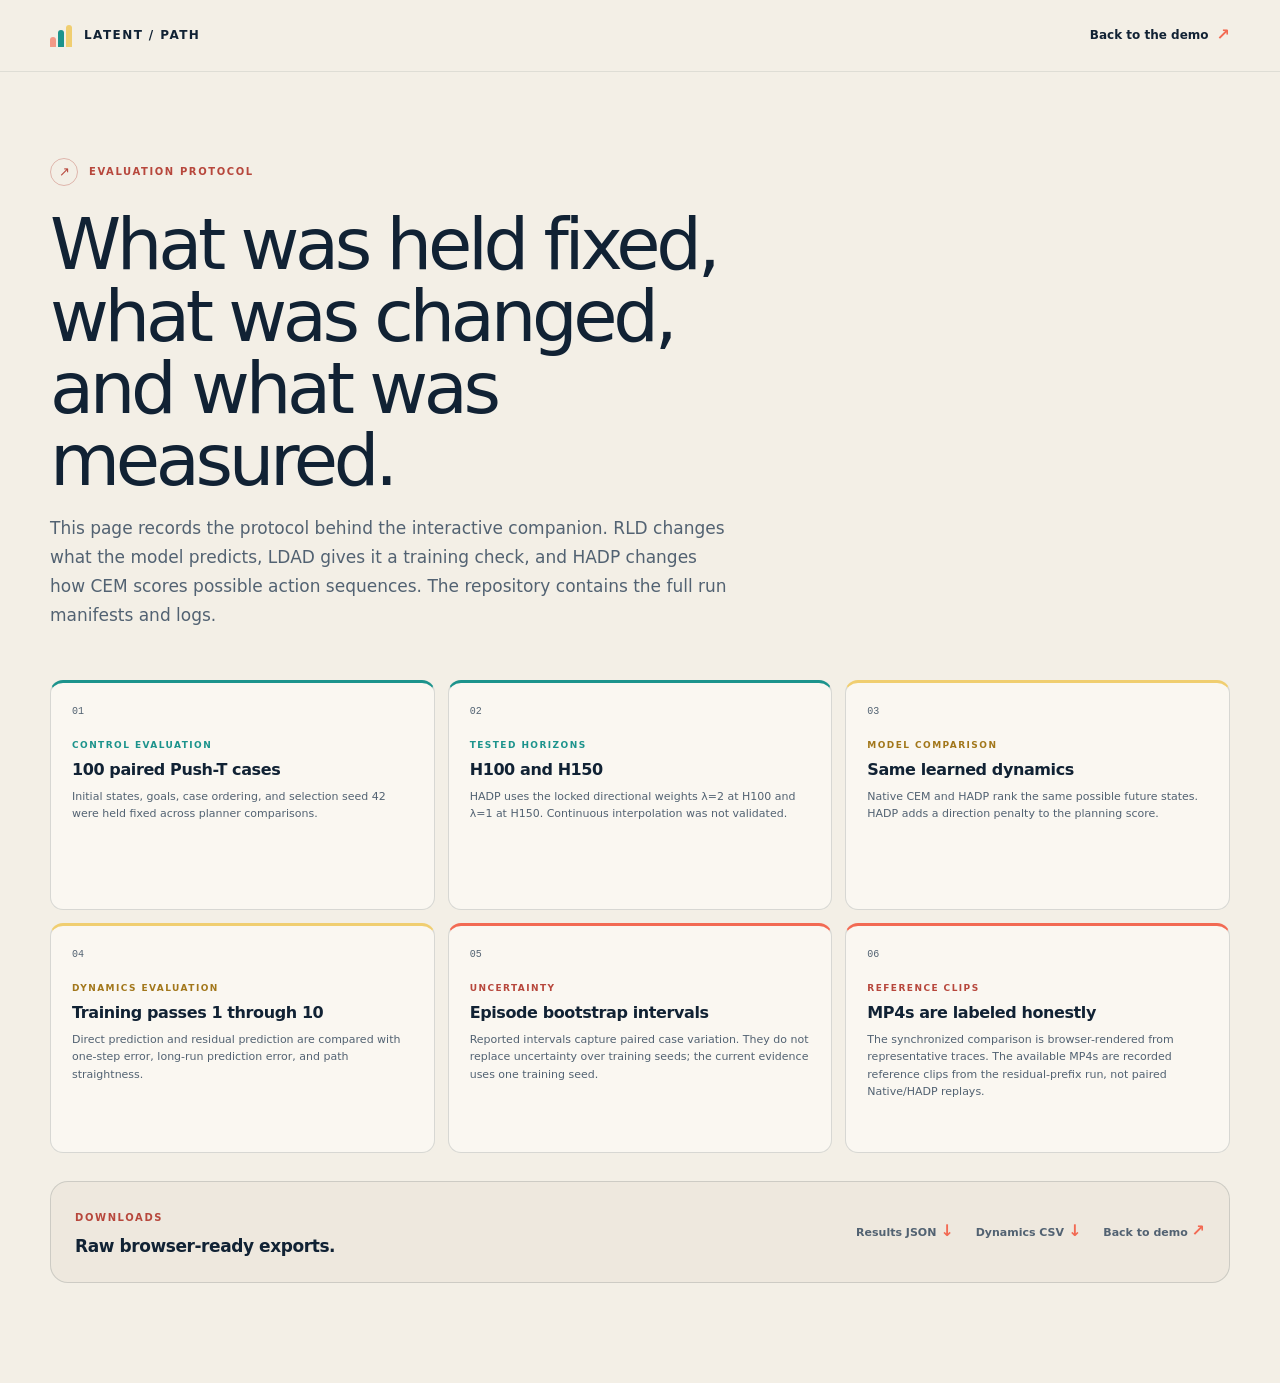
==== commit b7b33e9f: "Simplify paper language for readers" ====
--- a/protocol.html
+++ b/protocol.html
@@ -14,15 +14,15 @@
     <main class="section-shell" style="padding-top: 86px; padding-bottom: 100px;">
       <p class="section-kicker"><span>↗</span> Evaluation protocol</p>
       <h1 style="max-width: 760px; margin: 22px 0 18px; font-size: clamp(42px, 6vw, 72px); font-weight: 500; letter-spacing: -0.06em; line-height: 1;">What was held fixed, what was changed, and what was measured.</h1>
-      <p style="max-width: 680px; color: var(--ink-soft); font-size: 17px; line-height: 1.7;">This page records the protocol behind the interactive companion. It follows the paper’s separation of concerns: RLD changes the transition target, LDAD adds training-only action supervision, and HADP changes the inference-time CEM cost. The repository contains the full run manifests and logs.</p>
+      <p style="max-width: 680px; color: var(--ink-soft); font-size: 17px; line-height: 1.7;">This page records the protocol behind the interactive companion. RLD changes what the model predicts, LDAD gives it a training check, and HADP changes how CEM scores possible action sequences. The repository contains the full run manifests and logs.</p>
 
       <div class="evidence-map" style="margin-top: 50px;">
         <article class="finding-card finding-positive"><span class="finding-index">01</span><span class="finding-state">control evaluation</span><h3>100 paired Push-T cases</h3><p>Initial states, goals, case ordering, and selection seed 42 were held fixed across planner comparisons.</p></article>
         <article class="finding-card finding-positive"><span class="finding-index">02</span><span class="finding-state">tested horizons</span><h3>H100 and H150</h3><p>HADP uses the locked directional weights λ=2 at H100 and λ=1 at H150. Continuous interpolation was not validated.</p></article>
-        <article class="finding-card finding-neutral"><span class="finding-index">03</span><span class="finding-state">model comparison</span><h3>Same learned dynamics</h3><p>Native CEM and HADP rank the same candidate terminal latents. HADP adds a directional cost to the planning score.</p></article>
-        <article class="finding-card finding-neutral"><span class="finding-index">04</span><span class="finding-state">dynamics evaluation</span><h3>Epochs 1 through 10</h3><p>Direct next-latent and residual prediction are compared with next-latent MSE, autoregressive rollout AUC, and temporal path straightness.</p></article>
+        <article class="finding-card finding-neutral"><span class="finding-index">03</span><span class="finding-state">model comparison</span><h3>Same learned dynamics</h3><p>Native CEM and HADP rank the same possible future states. HADP adds a direction penalty to the planning score.</p></article>
+        <article class="finding-card finding-neutral"><span class="finding-index">04</span><span class="finding-state">dynamics evaluation</span><h3>Training passes 1 through 10</h3><p>Direct prediction and residual prediction are compared with one-step error, long-run prediction error, and path straightness.</p></article>
         <article class="finding-card finding-boundary"><span class="finding-index">05</span><span class="finding-state">uncertainty</span><h3>Episode bootstrap intervals</h3><p>Reported intervals capture paired case variation. They do not replace uncertainty over training seeds; the current evidence uses one training seed.</p></article>
-        <article class="finding-card finding-boundary"><span class="finding-index">06</span><span class="finding-state">reference clips</span><h3>MP4s are labeled honestly</h3><p>The synchronized comparison is browser-rendered from representative traces. The available MP4s are recorded reference clips from the A5 run, not paired Native/HADP replays.</p></article>
+        <article class="finding-card finding-boundary"><span class="finding-index">06</span><span class="finding-state">reference clips</span><h3>MP4s are labeled honestly</h3><p>The synchronized comparison is browser-rendered from representative traces. The available MP4s are recorded reference clips from the residual-prefix run, not paired Native/HADP replays.</p></article>
       </div>
 
       <div class="resource-row panel" style="margin-top: 28px;">
--- a/styles.css
+++ b/styles.css
@@ -2180,6 +2180,29 @@
   padding-bottom: 88px;
 }
 
+.reader-glossary {
+  display: grid;
+  grid-template-columns: repeat(4, minmax(0, 1fr));
+  gap: 12px;
+  margin: 14px 0;
+  padding: 14px 17px;
+  box-shadow: none;
+  background: rgba(255, 253, 248, 0.58);
+}
+
+.reader-glossary span {
+  color: var(--ink-soft);
+  font-size: 10px;
+  line-height: 1.45;
+}
+
+.reader-glossary b {
+  display: block;
+  margin-bottom: 3px;
+  color: var(--ink);
+  font-size: 10px;
+}
+
 .paper-map {
   display: grid;
   grid-template-columns: repeat(3, minmax(0, 1fr));
@@ -2521,7 +2544,8 @@
 @media (max-width: 980px) {
   .paper-map,
   .paper-results-grid,
-  .ldad-layout {
+  .ldad-layout,
+  .reader-glossary {
     grid-template-columns: 1fr;
   }
 
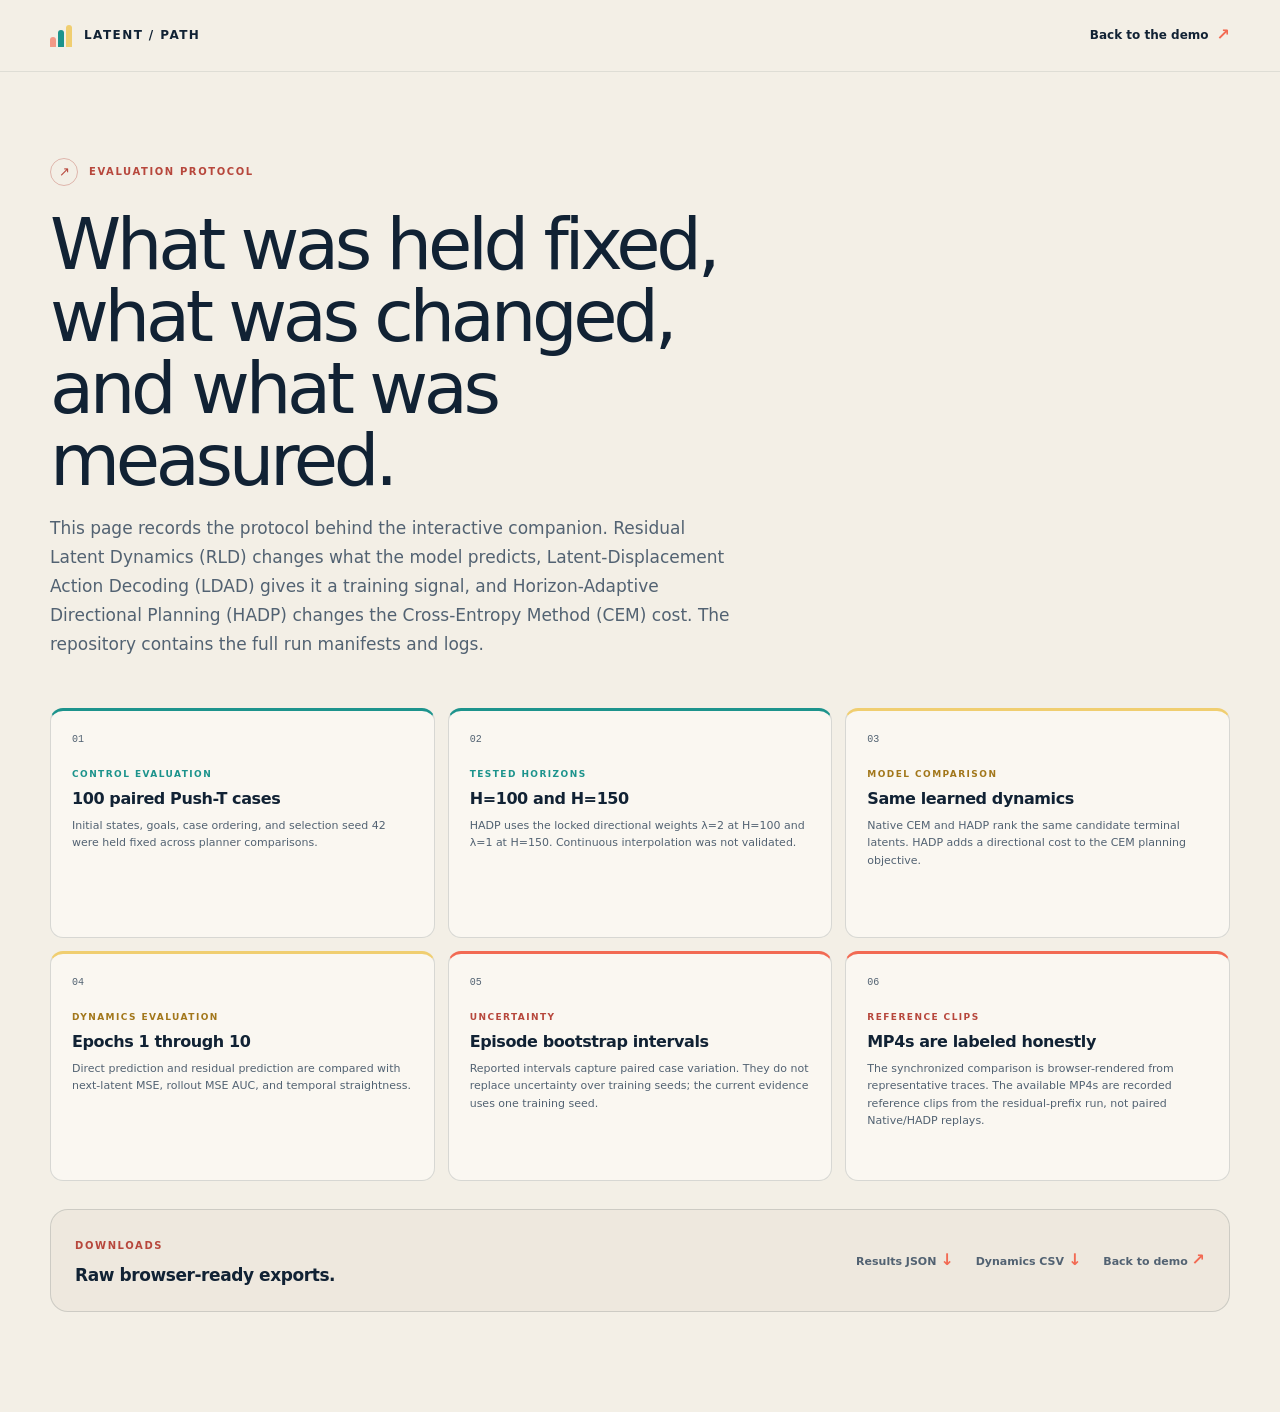
==== commit bb0f1d10: "Align demo language with paper title and terminology" ====
--- a/protocol.html
+++ b/protocol.html
@@ -3,7 +3,7 @@
   <head>
     <meta charset="UTF-8" />
     <meta name="viewport" content="width=device-width, initial-scale=1.0" />
-    <title>Evaluation protocol · latent / path</title>
+    <title>Evaluation protocol · Improving World-Model with Residual Latent Transitions, Action-Discriminative Representations, and Horizon-Adaptive Planning</title>
     <link rel="stylesheet" href="./styles.css" />
   </head>
   <body>
@@ -14,13 +14,13 @@
     <main class="section-shell" style="padding-top: 86px; padding-bottom: 100px;">
       <p class="section-kicker"><span>↗</span> Evaluation protocol</p>
       <h1 style="max-width: 760px; margin: 22px 0 18px; font-size: clamp(42px, 6vw, 72px); font-weight: 500; letter-spacing: -0.06em; line-height: 1;">What was held fixed, what was changed, and what was measured.</h1>
-      <p style="max-width: 680px; color: var(--ink-soft); font-size: 17px; line-height: 1.7;">This page records the protocol behind the interactive companion. RLD changes what the model predicts, LDAD gives it a training check, and HADP changes how CEM scores possible action sequences. The repository contains the full run manifests and logs.</p>
+      <p style="max-width: 680px; color: var(--ink-soft); font-size: 17px; line-height: 1.7;">This page records the protocol behind the interactive companion. Residual Latent Dynamics (RLD) changes what the model predicts, Latent-Displacement Action Decoding (LDAD) gives it a training signal, and Horizon-Adaptive Directional Planning (HADP) changes the Cross-Entropy Method (CEM) cost. The repository contains the full run manifests and logs.</p>
 
       <div class="evidence-map" style="margin-top: 50px;">
         <article class="finding-card finding-positive"><span class="finding-index">01</span><span class="finding-state">control evaluation</span><h3>100 paired Push-T cases</h3><p>Initial states, goals, case ordering, and selection seed 42 were held fixed across planner comparisons.</p></article>
-        <article class="finding-card finding-positive"><span class="finding-index">02</span><span class="finding-state">tested horizons</span><h3>H100 and H150</h3><p>HADP uses the locked directional weights λ=2 at H100 and λ=1 at H150. Continuous interpolation was not validated.</p></article>
-        <article class="finding-card finding-neutral"><span class="finding-index">03</span><span class="finding-state">model comparison</span><h3>Same learned dynamics</h3><p>Native CEM and HADP rank the same possible future states. HADP adds a direction penalty to the planning score.</p></article>
-        <article class="finding-card finding-neutral"><span class="finding-index">04</span><span class="finding-state">dynamics evaluation</span><h3>Training passes 1 through 10</h3><p>Direct prediction and residual prediction are compared with one-step error, long-run prediction error, and path straightness.</p></article>
+        <article class="finding-card finding-positive"><span class="finding-index">02</span><span class="finding-state">tested horizons</span><h3>H=100 and H=150</h3><p>HADP uses the locked directional weights λ=2 at H=100 and λ=1 at H=150. Continuous interpolation was not validated.</p></article>
+        <article class="finding-card finding-neutral"><span class="finding-index">03</span><span class="finding-state">model comparison</span><h3>Same learned dynamics</h3><p>Native CEM and HADP rank the same candidate terminal latents. HADP adds a directional cost to the CEM planning objective.</p></article>
+        <article class="finding-card finding-neutral"><span class="finding-index">04</span><span class="finding-state">dynamics evaluation</span><h3>Epochs 1 through 10</h3><p>Direct prediction and residual prediction are compared with next-latent MSE, rollout MSE AUC, and temporal straightness.</p></article>
         <article class="finding-card finding-boundary"><span class="finding-index">05</span><span class="finding-state">uncertainty</span><h3>Episode bootstrap intervals</h3><p>Reported intervals capture paired case variation. They do not replace uncertainty over training seeds; the current evidence uses one training seed.</p></article>
         <article class="finding-card finding-boundary"><span class="finding-index">06</span><span class="finding-state">reference clips</span><h3>MP4s are labeled honestly</h3><p>The synchronized comparison is browser-rendered from representative traces. The available MP4s are recorded reference clips from the residual-prefix run, not paired Native/HADP replays.</p></article>
       </div>
--- a/styles.css
+++ b/styles.css
@@ -214,12 +214,12 @@
 }
 
 .hero h1 {
-  max-width: 690px;
+  max-width: 720px;
   margin: 20px 0 24px;
   color: var(--ink);
-  font-size: clamp(45px, 6vw, 80px);
+  font-size: clamp(35px, 4.2vw, 58px);
   font-weight: 500;
-  letter-spacing: -0.065em;
+  letter-spacing: -0.055em;
   line-height: 0.98;
 }
 
@@ -227,7 +227,7 @@
   color: var(--coral-deep);
   font-family: var(--serif);
   font-weight: 400;
-  letter-spacing: -0.07em;
+  letter-spacing: -0.06em;
 }
 
 .hero-lede {
@@ -2003,7 +2003,7 @@
   }
 
   .hero h1 {
-    font-size: clamp(42px, 13vw, 68px);
+    font-size: clamp(33px, 10.8vw, 56px);
   }
 
   .hero-lede {
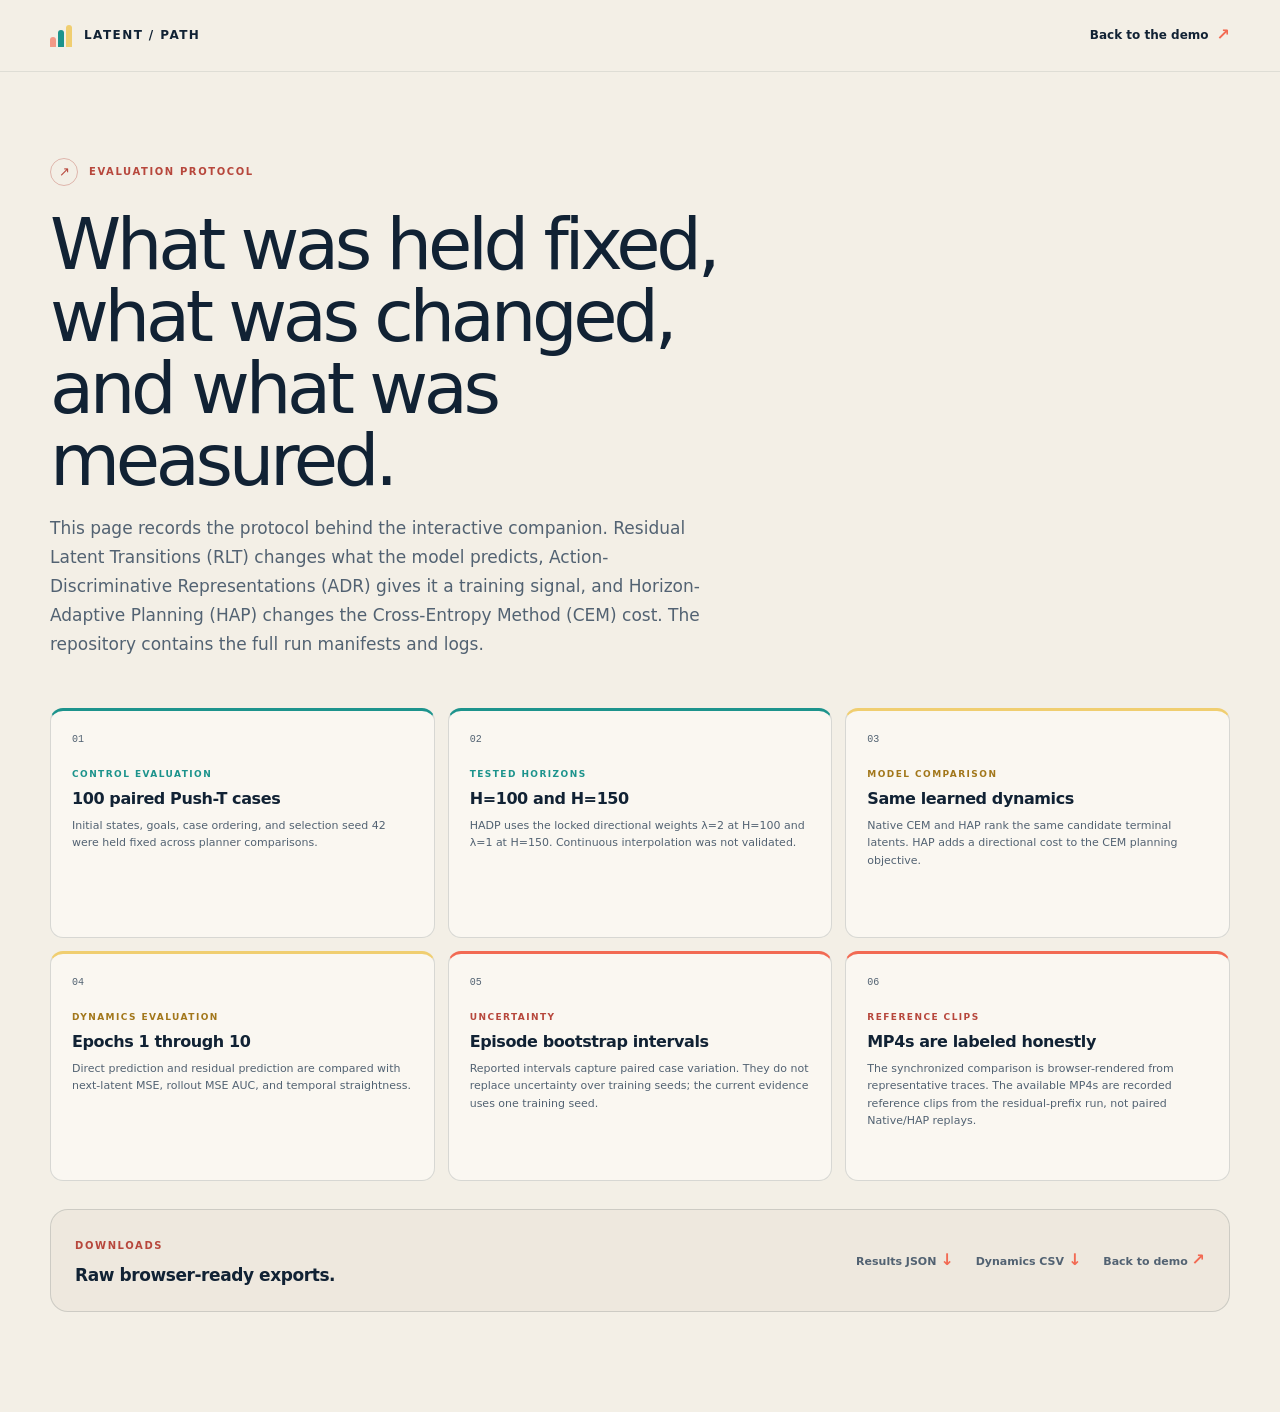
==== commit c5b198a1: "Revise evaluation protocol terminology and findings Updated terminology in the evaluation protocol d" ====
--- a/protocol.html
+++ b/protocol.html
@@ -14,15 +14,16 @@
     <main class="section-shell" style="padding-top: 86px; padding-bottom: 100px;">
       <p class="section-kicker"><span>↗</span> Evaluation protocol</p>
       <h1 style="max-width: 760px; margin: 22px 0 18px; font-size: clamp(42px, 6vw, 72px); font-weight: 500; letter-spacing: -0.06em; line-height: 1;">What was held fixed, what was changed, and what was measured.</h1>
-      <p style="max-width: 680px; color: var(--ink-soft); font-size: 17px; line-height: 1.7;">This page records the protocol behind the interactive companion. Residual Latent Dynamics (RLD) changes what the model predicts, Latent-Displacement Action Decoding (LDAD) gives it a training signal, and Horizon-Adaptive Directional Planning (HADP) changes the Cross-Entropy Method (CEM) cost. The repository contains the full run manifests and logs.</p>
+      <p style="max-width: 680px; color: var(--ink-soft); font-size: 17px; line-height: 1.7;">This page records the protocol behind the interactive companion. Residual Latent Transitions (RLT) changes what the model predicts, Action-Discriminative 
+Representations (ADR) gives it a training signal, and Horizon-Adaptive Planning (HAP) changes the Cross-Entropy Method (CEM) cost. The repository contains the full run manifests and logs.</p>
 
       <div class="evidence-map" style="margin-top: 50px;">
         <article class="finding-card finding-positive"><span class="finding-index">01</span><span class="finding-state">control evaluation</span><h3>100 paired Push-T cases</h3><p>Initial states, goals, case ordering, and selection seed 42 were held fixed across planner comparisons.</p></article>
         <article class="finding-card finding-positive"><span class="finding-index">02</span><span class="finding-state">tested horizons</span><h3>H=100 and H=150</h3><p>HADP uses the locked directional weights λ=2 at H=100 and λ=1 at H=150. Continuous interpolation was not validated.</p></article>
-        <article class="finding-card finding-neutral"><span class="finding-index">03</span><span class="finding-state">model comparison</span><h3>Same learned dynamics</h3><p>Native CEM and HADP rank the same candidate terminal latents. HADP adds a directional cost to the CEM planning objective.</p></article>
+        <article class="finding-card finding-neutral"><span class="finding-index">03</span><span class="finding-state">model comparison</span><h3>Same learned dynamics</h3><p>Native CEM and HAP rank the same candidate terminal latents. HAP adds a directional cost to the CEM planning objective.</p></article>
         <article class="finding-card finding-neutral"><span class="finding-index">04</span><span class="finding-state">dynamics evaluation</span><h3>Epochs 1 through 10</h3><p>Direct prediction and residual prediction are compared with next-latent MSE, rollout MSE AUC, and temporal straightness.</p></article>
         <article class="finding-card finding-boundary"><span class="finding-index">05</span><span class="finding-state">uncertainty</span><h3>Episode bootstrap intervals</h3><p>Reported intervals capture paired case variation. They do not replace uncertainty over training seeds; the current evidence uses one training seed.</p></article>
-        <article class="finding-card finding-boundary"><span class="finding-index">06</span><span class="finding-state">reference clips</span><h3>MP4s are labeled honestly</h3><p>The synchronized comparison is browser-rendered from representative traces. The available MP4s are recorded reference clips from the residual-prefix run, not paired Native/HADP replays.</p></article>
+        <article class="finding-card finding-boundary"><span class="finding-index">06</span><span class="finding-state">reference clips</span><h3>MP4s are labeled honestly</h3><p>The synchronized comparison is browser-rendered from representative traces. The available MP4s are recorded reference clips from the residual-prefix run, not paired Native/HAP replays.</p></article>
       </div>
 
       <div class="resource-row panel" style="margin-top: 28px;">
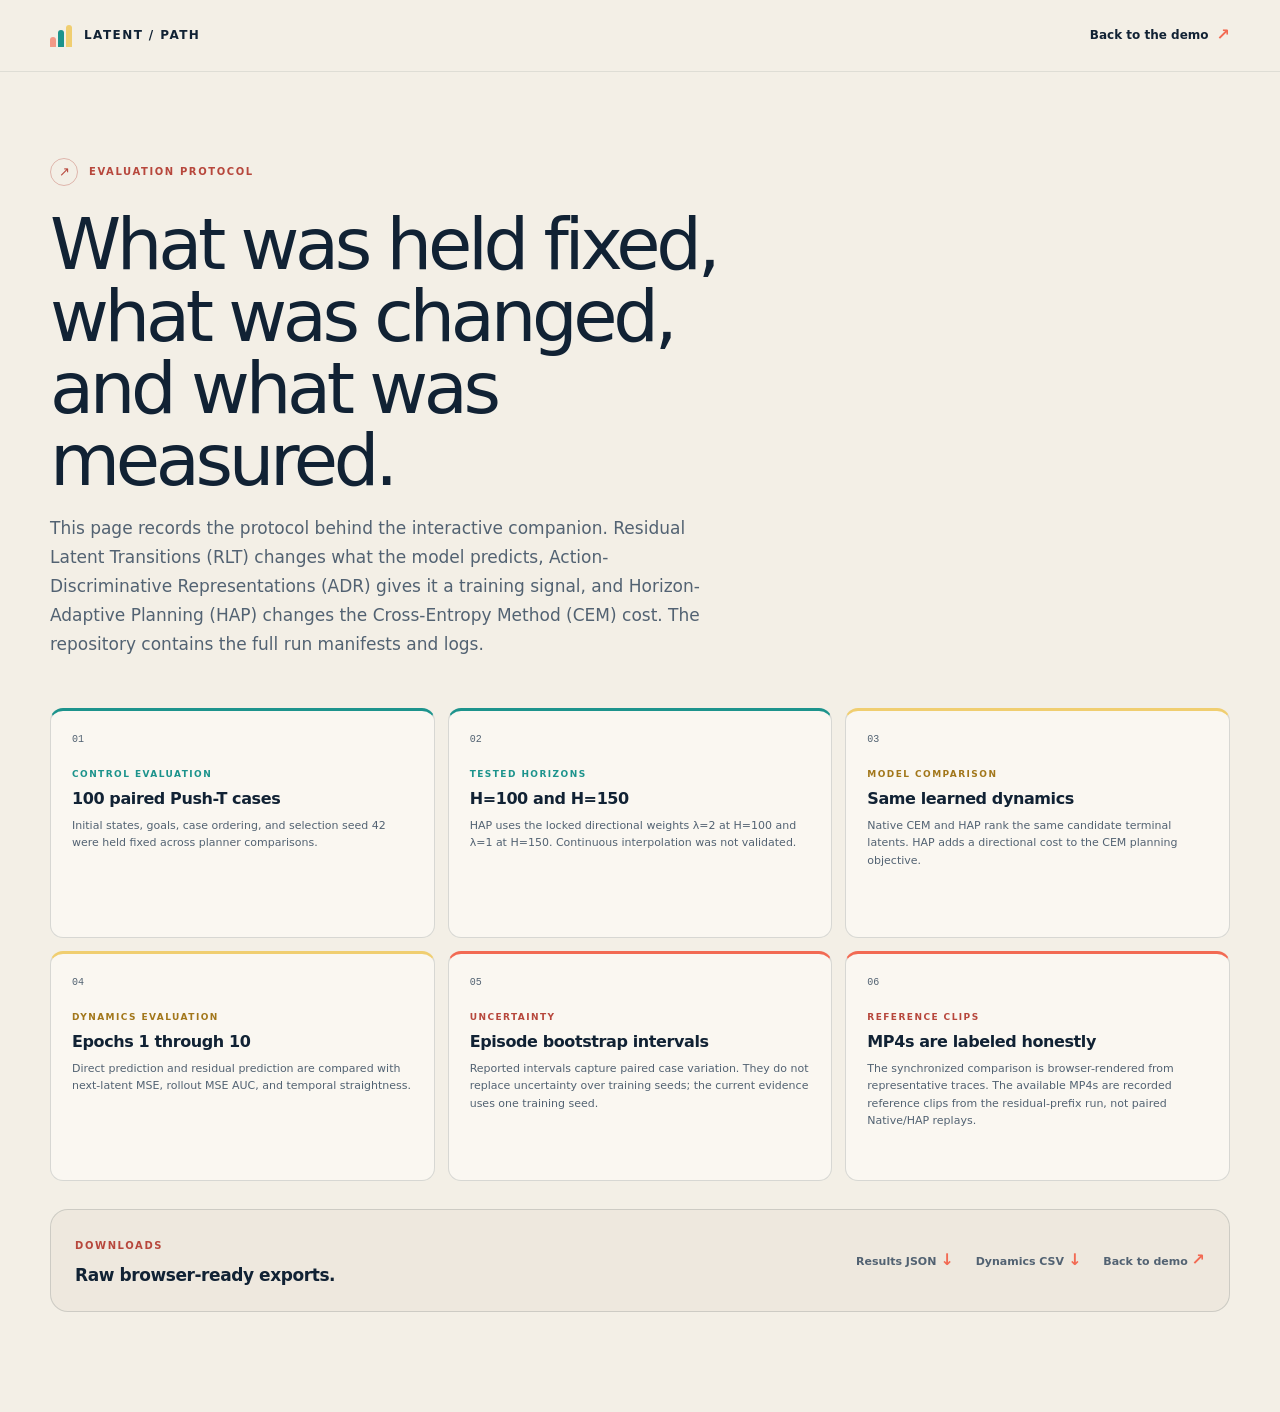
==== commit 6e3e1dd9: "Revise evaluation protocol terminology and findings" ====
--- a/protocol.html
+++ b/protocol.html
@@ -19,7 +19,7 @@
 
       <div class="evidence-map" style="margin-top: 50px;">
         <article class="finding-card finding-positive"><span class="finding-index">01</span><span class="finding-state">control evaluation</span><h3>100 paired Push-T cases</h3><p>Initial states, goals, case ordering, and selection seed 42 were held fixed across planner comparisons.</p></article>
-        <article class="finding-card finding-positive"><span class="finding-index">02</span><span class="finding-state">tested horizons</span><h3>H=100 and H=150</h3><p>HADP uses the locked directional weights λ=2 at H=100 and λ=1 at H=150. Continuous interpolation was not validated.</p></article>
+        <article class="finding-card finding-positive"><span class="finding-index">02</span><span class="finding-state">tested horizons</span><h3>H=100 and H=150</h3><p>HAP uses the locked directional weights λ=2 at H=100 and λ=1 at H=150. Continuous interpolation was not validated.</p></article>
         <article class="finding-card finding-neutral"><span class="finding-index">03</span><span class="finding-state">model comparison</span><h3>Same learned dynamics</h3><p>Native CEM and HAP rank the same candidate terminal latents. HAP adds a directional cost to the CEM planning objective.</p></article>
         <article class="finding-card finding-neutral"><span class="finding-index">04</span><span class="finding-state">dynamics evaluation</span><h3>Epochs 1 through 10</h3><p>Direct prediction and residual prediction are compared with next-latent MSE, rollout MSE AUC, and temporal straightness.</p></article>
         <article class="finding-card finding-boundary"><span class="finding-index">05</span><span class="finding-state">uncertainty</span><h3>Episode bootstrap intervals</h3><p>Reported intervals capture paired case variation. They do not replace uncertainty over training seeds; the current evidence uses one training seed.</p></article>
